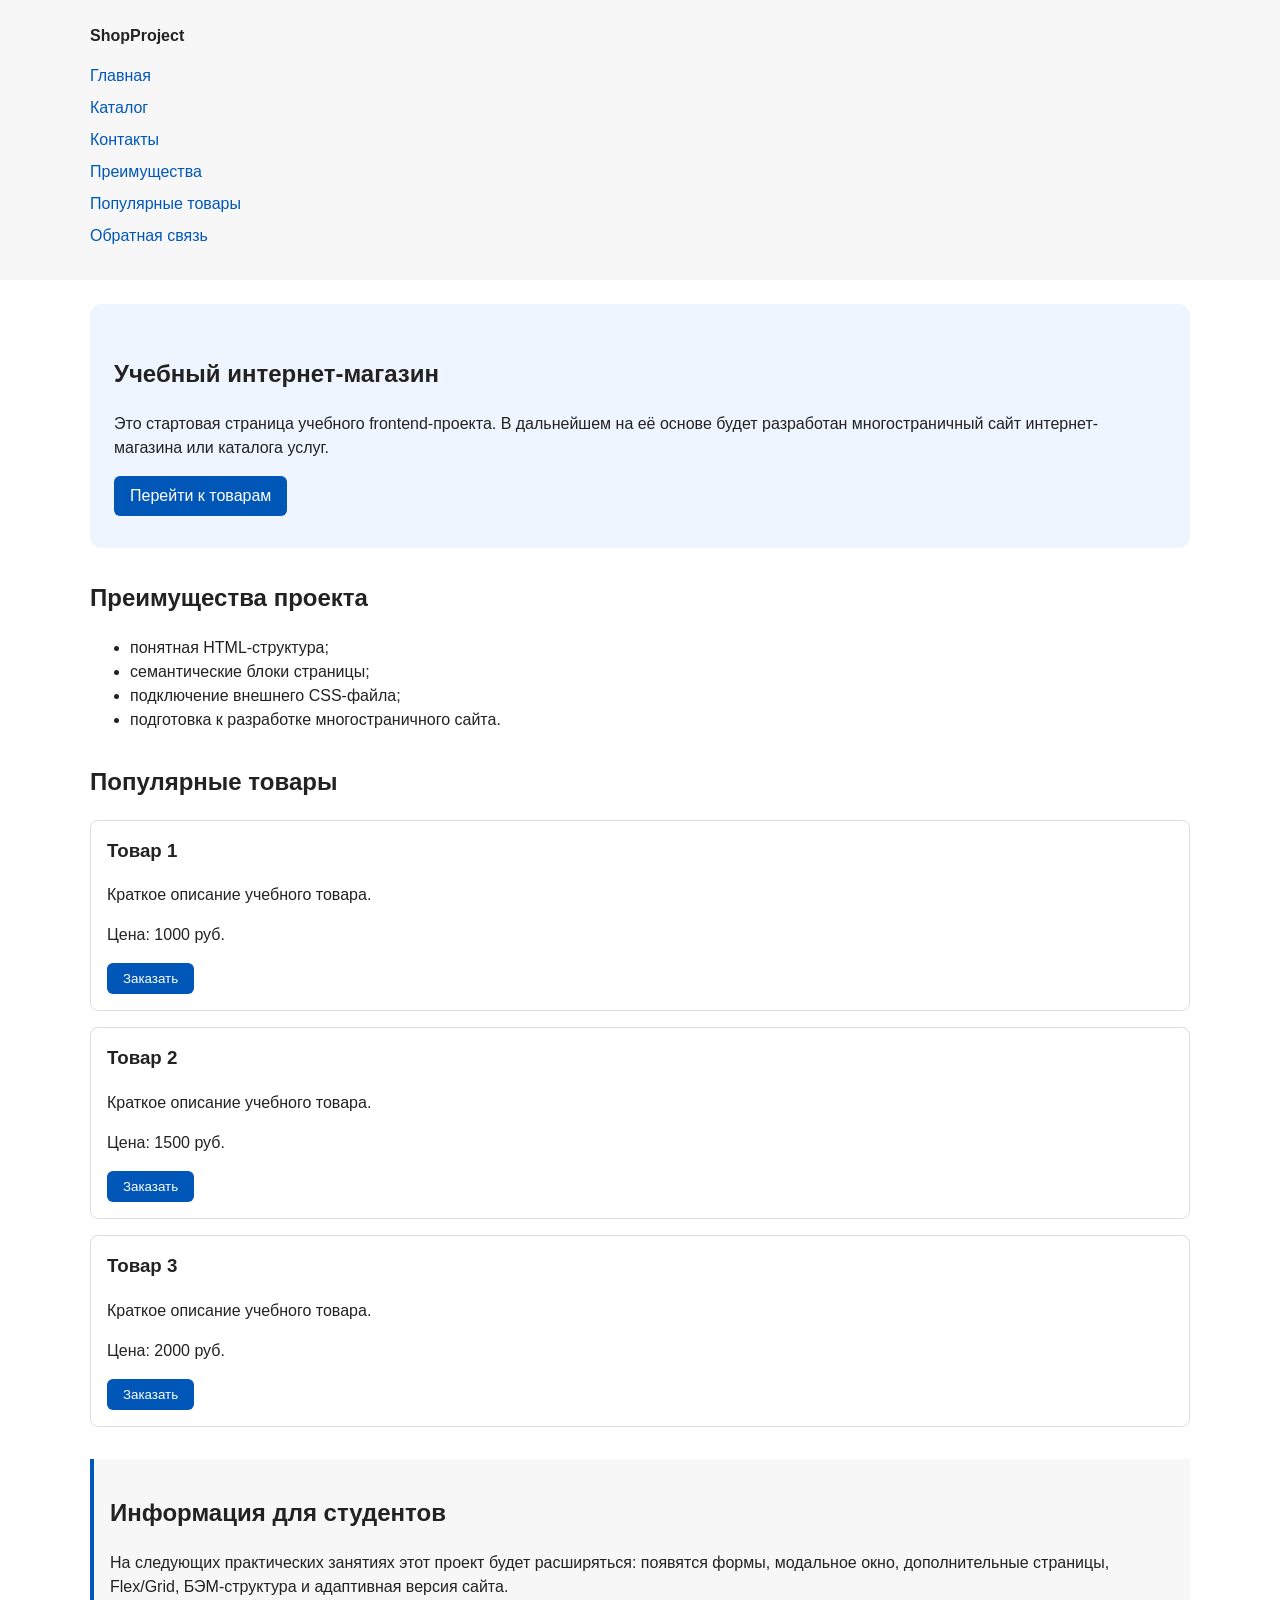
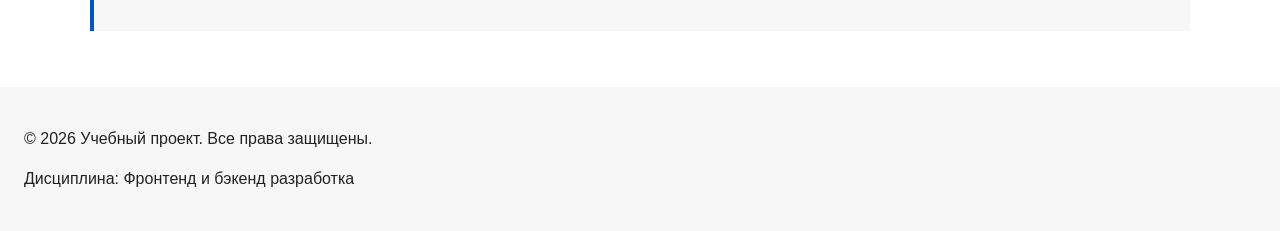
==== index.html @ 977b0209 "feat: add multi-page structure navigation and anchors" ====
<!DOCTYPE html>
<html lang="ru">
<head>
  <meta charset="UTF-8">
  <meta name="viewport" content="width=device-width, initial-scale=1.0">
  <meta name="description" content="Главная страница учебного интернет-магазина: популярные товары, преимущества и форма заявки.">
  <meta property="og:type" content="website">
  <meta property="og:title" content="Учебный интернет-магазин">
  <meta property="og:description" content="Учебный frontend-проект интернет-магазина.">
  <meta property="og:image" content="https://aleksandr5325.github.io/kr1-html-css-shop/images/preview.jpg">
  <title>Учебный интернет-магазин</title>
  <link rel="stylesheet" href="css/style.css">
  <script src="js/main.js" defer></script>
</head>
<body>
  <header>
    <div class="site-header">
      <a class="site-logo" href="index.html">ShopProject</a>
        <nav class="site-nav" aria-label="Основная навигация">
          <ul class="site-nav__list">
            <li><a href="index.html">Главная</a></li>
            <li><a href="catalog.html">Каталог</a></li>
            <li><a href="contacts.html">Контакты</a></li>
            <li><a href="index.html#advantages">Преимущества</a></li>
            <li><a href="index.html#popular">Популярные товары</a></li>
            <li><a href="index.html#contacts">Обратная связь</a></li>
          </ul>
        </nav>
    </div>
  </header>

  <main>
    <section class="hero">
        <h1>Учебный интернет-магазин</h1>
        <p>
            Это стартовая страница учебного frontend-проекта.
            В дальнейшем на её основе будет разработан многостраничный сайт
            интернет-магазина или каталога услуг.
        </p>
        <a class="button" href="#popular">Перейти к товарам</a>
    </section>
    
    <section class="section" id="advantages">
        <h2>Преимущества проекта</h2>

        <ul class="advantages-list">
            <li>понятная HTML-структура;</li>
            <li>семантические блоки страницы;</li>
            <li>подключение внешнего CSS-файла;</li>
            <li>подготовка к разработке многостраничного сайта.</li>
        </ul>
    </section>

    <section class="section" id="popular">
        <h2>Популярные товары</h2>

        <article class="product-card">
            <h3>Товар 1</h3>
            <p>Краткое описание учебного товара.</p>
            <p>Цена: 1000 руб.</p>
            <button class="button product-card__button" type="button" data-product="Товар 1">
                Заказать
            </button>
        </article>

        <article class="product-card">
            <h3>Товар 2</h3>
            <p>Краткое описание учебного товара.</p>
            <p>Цена: 1500 руб.</p>
            <button class="button product-card__button" type="button" data-product="Товар 2">
                Заказать
            </button>

        </article>

        <article class="product-card">
            <h3>Товар 3</h3>
            <p>Краткое описание учебного товара.</p>
            <p>Цена: 2000 руб.</p>
            <button class="button product-card__button" type="button" data-product="Товар 3">
                Заказать
            </button>

        </article>

    </section>

    <aside class="aside-info">
        <h2>Информация для студентов</h2>
        <p>
            На следующих практических занятиях этот проект будет расширяться:
            появятся формы, модальное окно, дополнительные страницы, Flex/Grid,
            БЭМ-структура и адаптивная версия сайта.
        </p>
    </aside>

  </main>

  <footer id="contacts">
    <p>&copy; 2026 Учебный проект. Все права защищены.</p>
    <p>Дисциплина: Фронтенд и бэкенд разработка</p>
  </footer>

  <dialog class="order-dialog" id="order-dialog" aria-labelledby="order-dialog-title">
    <h2 id="order-dialog-title">Оформление заявки</h2>

    <form class="order-form" id="order-form" action="#" method="post" novalidate>
    <input id="selected-product" name="selected-product" type="hidden">

    <div class="form-field">
      <label for="order-name">Имя</label>
      <input
        id="order-name"
        name="name"
        type="text"
        placeholder="Введите ваше имя"
        minlength="2"
        autocomplete="given-name"
        required
      >
    </div>

    <div class="form-field">
      <label for="order-email">E-mail</label>
      <input
        id="order-email"
        name="email"
        type="email"
        placeholder="example@mail.ru"
        autocomplete="email"
        required
      >
    </div>

    <div class="form-field">
      <label for="order-phone">Телефон</label>
      <input
        id="order-phone"
        name="phone"
        type="tel"
        inputmode="tel"
        placeholder="+7 (900) 000-00-00"
        pattern="^\+7 \(\d{3}\) \d{3}-\d{2}-\d{2}$"
        required
      >
      <small>Формат: +7 (900) 000-00-00</small>
    </div>

    <div class="form-field">
      <label for="order-date">Дата связи</label>
      <input
        id="order-date"
        name="date"
        type="date"
      >
    </div>

    <div class="form-field">
      <label for="order-topic">Тема заявки</label>
      <select id="order-topic" name="topic" required>
        <option value="">Выберите тему</option>
        <option value="product">Заказ товара</option>
        <option value="consultation">Консультация</option>
        <option value="delivery">Доставка</option>
      </select>
    </div>

    <div class="form-field">
      <label for="order-comment">Комментарий</label>
      <textarea
        id="order-comment"
        name="comment"
        rows="4"
        placeholder="Укажите дополнительную информацию"
      ></textarea>
    </div>

    <div class="form-field form-field--checkbox">
      <label>
        <input
          id="order-agreement"
          name="agreement"
          type="checkbox"
          required
        >
        Я согласен на обработку данных
      </label>
    </div>

    <div class="form-actions">
      <button type="button" id="close-order-dialog">Закрыть</button>
      <button type="submit">Отправить заявку</button>
    </div>
    </form>
</dialog>

<p class="success-message" id="success-message" hidden>
  Форма успешно отправлена!
</p>

</body>
</html>
---- css/style.css ----
/* ===============================
   1. Переменные проекта
   =============================== */

:root {
  /* Основные цвета проекта */
  --color-bg: #ffffff;
  --color-text: #222222;
  --color-muted: #666666;
  --color-primary: #0057b8;
  --color-primary-dark: #003f86;
  --color-border: #dddddd;
  --color-surface: #f7f7f7;
  --color-surface-accent: #eef5ff;
  --color-danger: #b00020;
  --color-success: #168a2f;
  --color-success-bg: #eefaf0;
  --color-white: #ffffff;

  /* Отступы */
  --space-xs: 4px;
  --space-sm: 8px;
  --space-md: 16px;
  --space-lg: 24px;
  --space-xl: 32px;

  /* Скругления */
  --radius-sm: 6px;
  --radius-md: 8px;
  --radius-lg: 12px;

  /* Размеры */
  --container-width: 1100px;
}


/* ===============================
   2. Базовые стили
   =============================== */

/* 
  Универсальное правило для всех элементов.
  border-box делает расчёт размеров более понятным:
  width включает content, padding и border.
*/
* {
  box-sizing: border-box;
}

html {
  scroll-behavior: smooth;
}

:target {
  outline: 2px dashed var(--color-primary);
  outline-offset: 4px;
}


/*
  Убираем стандартный внешний отступ браузера у body.
  Без этого вокруг страницы может появиться белая рамка.
*/
body {
  margin: 0;
  font-family: Arial, sans-serif;
  line-height: 1.5;
  color: var(--color-text);
  background-color: var(--color-bg);
}

/*
  Задаём внутренние отступы для основных областей страницы.
  Это делает содержимое визуально отделённым от краёв окна браузера.
*/
header,
main,
footer {
  padding: var(--space-lg);
}

/*
  Оформляем шапку страницы.
  Пока используется простой светло-серый фон.
*/
header {
  background-color: var(--color-surface);
}

/*
  Оформляем подвал страницы тем же фоном,
  чтобы визуально отделить его от основного содержимого.
*/
footer {
  background-color: var(--color-surface);
}


/* ===============================
   3. Общие элементы интерфейса
   =============================== */

a {
  color: var(--color-primary);
}

a:hover {
  color: var(--color-primary-dark);
}

a:focus-visible {
  outline: 2px solid var(--color-primary);
  outline-offset: 3px;
}


/*
  Ограничиваем ширину содержимого шапки,
  чтобы оно не растягивалось слишком сильно на широких экранах.
*/
.site-header {
  max-width: 1100px;
  margin: 0 auto;
}

/*
  Оформляем текстовый логотип.
*/
.site-logo {
  font-weight: bold;
  text-decoration: none;
  color: #222222;
}

/*
  Убираем стандартные отступы и маркеры списка навигации.
*/
.site-nav__list {
  padding: 0;
  margin: 16px 0 0;
  list-style: none;
}

/*
  Добавляем расстояние между пунктами меню.
*/
.site-nav__list li {
  margin-bottom: 8px;
}

/*
  Оформляем ссылки меню.
*/
.site-nav__list a {
  color: #0057b8;
  text-decoration: none;
}

/*
  При наведении мыши подчёркиваем ссылку.
  Подробно состояния интерфейса будут рассмотрены в практической работе 1.7.
*/
.site-nav__list a:hover {
  text-decoration: underline;
}

.breadcrumbs {
  max-width: var(--container-width);
  margin: 0 auto var(--space-md);
  font-size: 14px;
  color: var(--color-muted);
}

.breadcrumbs a {
  color: var(--color-primary);
}

.breadcrumbs span::before {
  content: " / ";
  color: var(--color-muted);
}


/*
  Пока это обычная ссылка, но визуально она оформляется как кнопка.
*/
.button {
  display: inline-block;
  padding: var(--space-sm) var(--space-md);
  color: var(--color-white);
  background-color: var(--color-primary);
  text-decoration: none;
  border: none;
  border-radius: var(--radius-sm);
  cursor: pointer;
}


/*
  Простое состояние наведения для кнопки.
*/
.button:hover {
  background-color: var(--color-primary-dark);
}

.button:focus-visible {
  outline: 2px solid var(--color-primary);
  outline-offset: 3px;
}

.button:disabled {
  opacity: 0.6;
  cursor: not-allowed;
}


/* ===============================
   4. Компоненты страницы
   =============================== */

/*
  Hero-блок — первый крупный блок страницы.
  Он визуально отделяется от остальных разделов фоном и отступами.
*/
.hero {
  max-width: var(--container-width);
  margin: 0 auto var(--space-xl);
  padding: var(--space-xl) var(--space-lg);
  background-color: var(--color-surface-accent);
  border-radius: var(--radius-lg);
}


/*
  Общий класс для разделов страницы.
*/
.section {
  max-width: var(--container-width);
  margin: 0 auto var(--space-xl);
}


/*
  Убираем лишний верхний отступ у заголовков разделов.
*/
.section h2 {
  margin-top: 0;
}

/*
  Карточка товара — самостоятельный блок.
  На следующих занятиях карточки будут доработаны и выстроены в сетку.
*/
.product-card {
  margin-bottom: var(--space-md);
  padding: var(--space-md);
  border: 1px solid var(--color-border);
  border-radius: var(--radius-md);
  background-color: var(--color-bg);
}

.product-card:hover {
  border-color: var(--color-primary);
}


/*
  Убираем лишний верхний отступ у заголовка карточки.
*/
.product-card h3 {
  margin-top: 0;
}

/*
  Дополнительный информационный блок.
*/
.aside-info {
  max-width: var(--container-width);
  margin: 0 auto var(--space-xl);
  padding: var(--space-md);
  border-left: 4px solid var(--color-primary);
  background-color: var(--color-surface);
}



/* ===============================
   5. Форма и модальное окно
   =============================== */

/*
  Модальное окно.
  Элемент dialog сам умеет открываться поверх страницы.
*/
.order-dialog {
  width: min(100% - 32px, 560px);
  padding: var(--space-lg);
  border: none;
  border-radius: var(--radius-lg);
}


/*
  Затемнение фона за модальным окном.
*/
.order-dialog::backdrop {
  background-color: rgba(0, 0, 0, 0.5);
}

/*
  Поле формы.
  Каждый блок получает нижний отступ.
*/
.form-field {
  margin-bottom: var(--space-md);
}


/*
  Подпись поля.
*/
.form-field label {
  display: block;
  margin-bottom: var(--space-xs);
}


/*
  Основные поля формы.
*/
.form-field input,
.form-field select,
.form-field textarea {
  width: 100%;
  padding: 10px 12px;
  border: 1px solid var(--color-border);
  border-radius: var(--radius-sm);
  font: inherit;
}


/*
  Checkbox не должен занимать всю ширину.
*/
.form-field input[type="checkbox"] {
  width: auto;
}

/*
  Подсказка под полем телефона.
*/
.form-field small {
  display: block;
  margin-top: var(--space-xs);
  color: var(--color-muted);
}


/*
  Видимый фокус для клавиатурной навигации.
*/

.form-field input:hover,
.form-field select:hover,
.form-field textarea:hover {
  border-color: var(--color-primary);
}


.form-field input:focus-visible,
.form-field select:focus-visible,
.form-field textarea:focus-visible,
.form-actions button:focus-visible {
  outline: 2px solid var(--color-primary);
  outline-offset: 3px;
}


/*
  Подсветка ошибочных полей.
  Атрибут aria-invalid будет добавляться через JavaScript.
*/

.form-field [aria-invalid="true"] {
  border-color: var(--color-danger);
}


/*
  Кнопки формы.
*/
.form-actions {
  display: flex;
  gap: 12px;
  margin-top: 20px;
}

/*
  Сообщение об успешной отправке.
*/
.success-message {
  max-width: var(--container-width);
  margin: var(--space-lg) auto;
  padding: var(--space-md);
  border-left: 4px solid var(--color-success);
  background-color: var(--color-success-bg);
}
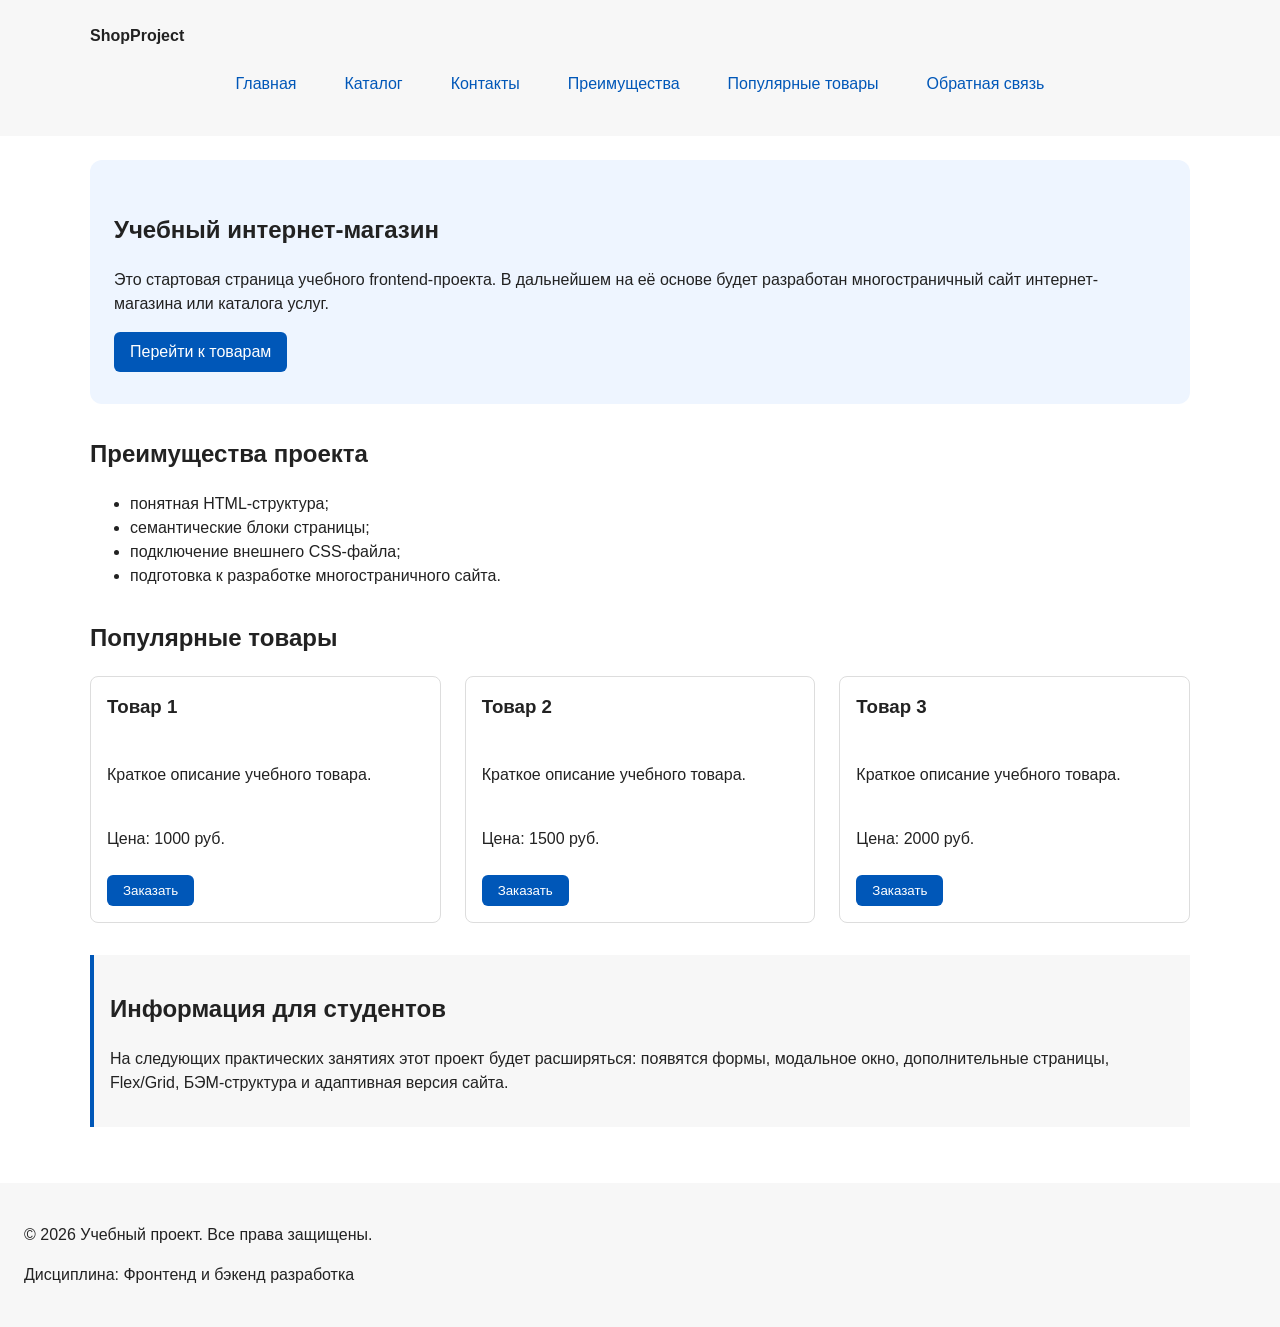
==== commit bb22d5fa: "feat: add flex navigation and grid catalog layout" ====
--- a/index.html
+++ b/index.html
@@ -52,38 +52,38 @@
     </section>
 
     <section class="section" id="popular">
-        <h2>Популярные товары</h2>
-
+      <h2>Популярные товары</h2>
+
+      <div class="products-grid">
         <article class="product-card">
-            <h3>Товар 1</h3>
-            <p>Краткое описание учебного товара.</p>
-            <p>Цена: 1000 руб.</p>
-            <button class="button product-card__button" type="button" data-product="Товар 1">
-                Заказать
-            </button>
+          <h3>Товар 1</h3>
+          <p>Краткое описание учебного товара.</p>
+          <p>Цена: 1000 руб.</p>
+          <button class="button product-card__button" type="button" data-product="Товар 1">
+            Заказать
+          </button>
         </article>
 
         <article class="product-card">
-            <h3>Товар 2</h3>
-            <p>Краткое описание учебного товара.</p>
-            <p>Цена: 1500 руб.</p>
-            <button class="button product-card__button" type="button" data-product="Товар 2">
-                Заказать
-            </button>
-
+          <h3>Товар 2</h3>
+          <p>Краткое описание учебного товара.</p>
+          <p>Цена: 1500 руб.</p>
+          <button class="button product-card__button" type="button" data-product="Товар 2">
+            Заказать
+          </button>
         </article>
 
         <article class="product-card">
-            <h3>Товар 3</h3>
-            <p>Краткое описание учебного товара.</p>
-            <p>Цена: 2000 руб.</p>
-            <button class="button product-card__button" type="button" data-product="Товар 3">
-                Заказать
-            </button>
-
+          <h3>Товар 3</h3>
+          <p>Краткое описание учебного товара.</p>
+          <p>Цена: 2000 руб.</p>
+          <button class="button product-card__button" type="button" data-product="Товар 3">
+            Заказать
+          </button>
         </article>
-
+      </div>
     </section>
+
 
     <aside class="aside-info">
         <h2>Информация для студентов</h2>
--- a/css/style.css
+++ b/css/style.css
@@ -136,10 +136,16 @@
   Убираем стандартные отступы и маркеры списка навигации.
 */
 .site-nav__list {
+  display: flex;
+  flex-wrap: wrap;
+  justify-content: center;
+  align-items: center;
+  gap: var(--space-md);
   padding: 0;
-  margin: 16px 0 0;
+  margin: var(--space-md) 0 0;
   list-style: none;
 }
+
 
 /*
   Добавляем расстояние между пунктами меню.
@@ -152,17 +158,23 @@
   Оформляем ссылки меню.
 */
 .site-nav__list a {
-  color: #0057b8;
+  display: inline-block;
+  padding: var(--space-sm) var(--space-md);
+  color: var(--color-primary);
   text-decoration: none;
-}
+  border-radius: var(--radius-sm);
+}
+
 
 /*
   При наведении мыши подчёркиваем ссылку.
   Подробно состояния интерфейса будут рассмотрены в практической работе 1.7.
 */
 .site-nav__list a:hover {
-  text-decoration: underline;
-}
+  color: var(--color-white);
+  background-color: var(--color-primary);
+}
+
 
 .breadcrumbs {
   max-width: var(--container-width);
@@ -247,17 +259,33 @@
   margin-top: 0;
 }
 
+.products-grid {
+  display: grid;
+  grid-template-columns: repeat(3, 1fr);
+  gap: var(--space-lg);
+}
+
+
 /*
   Карточка товара — самостоятельный блок.
   На следующих занятиях карточки будут доработаны и выстроены в сетку.
 */
 .product-card {
-  margin-bottom: var(--space-md);
+  display: flex;
+  flex-direction: column;
+  gap: var(--space-sm);
+  margin-bottom: 0;
   padding: var(--space-md);
   border: 1px solid var(--color-border);
   border-radius: var(--radius-md);
   background-color: var(--color-bg);
 }
+
+.product-card .button {
+  margin-top: auto;
+  align-self: flex-start;
+}
+
 
 .product-card:hover {
   border-color: var(--color-primary);
@@ -405,3 +433,84 @@
   border-left: 4px solid var(--color-success);
   background-color: var(--color-success-bg);
 }
+
+
+/* ===============================
+   6. Страница каталога
+   =============================== */
+
+/*
+  Раскладка каталога: фильтры слева (260px), товары справа (всё остальное место).
+  Области сетки названы через grid-template-areas.
+*/
+.catalog-layout {
+  max-width: var(--container-width);
+  margin: 0 auto var(--space-xl);
+  display: grid;
+  grid-template-columns: 260px 1fr;
+  grid-template-areas: "filters products";
+  gap: var(--space-lg);
+}
+
+/*
+  Боковая панель с фильтрами — область filters.
+*/
+.catalog-filters {
+  grid-area: filters;
+  padding: var(--space-md);
+  border: 1px solid var(--color-border);
+  border-radius: var(--radius-md);
+  background-color: var(--color-surface);
+}
+
+/*
+  Список товаров — область products.
+*/
+.catalog-products {
+  grid-area: products;
+}
+
+/*
+  Форма фильтров: группы полей идут столбиком,
+  расстояние между ними задаёт gap.
+*/
+.filters-form {
+  display: grid;
+  gap: var(--space-md);
+}
+
+/*
+  Группа полей (категория, цена) в рамке.
+*/
+.filters-form fieldset {
+  margin: 0;
+  padding: var(--space-md);
+  border: 1px solid var(--color-border);
+  border-radius: var(--radius-sm);
+}
+
+/*
+  Заголовок группы полей.
+*/
+.filters-form legend {
+  font-weight: 700;
+}
+
+/*
+  Каждая подпись с новой строки.
+*/
+.filters-form label {
+  display: block;
+  margin-bottom: var(--space-sm);
+}
+
+/*
+  Числовые поля цены — в едином стиле с полями формы заявки.
+*/
+.filters-form input[type="number"] {
+  width: 100%;
+  padding: 8px 10px;
+  border: 1px solid var(--color-border);
+  border-radius: var(--radius-sm);
+  font: inherit;
+}
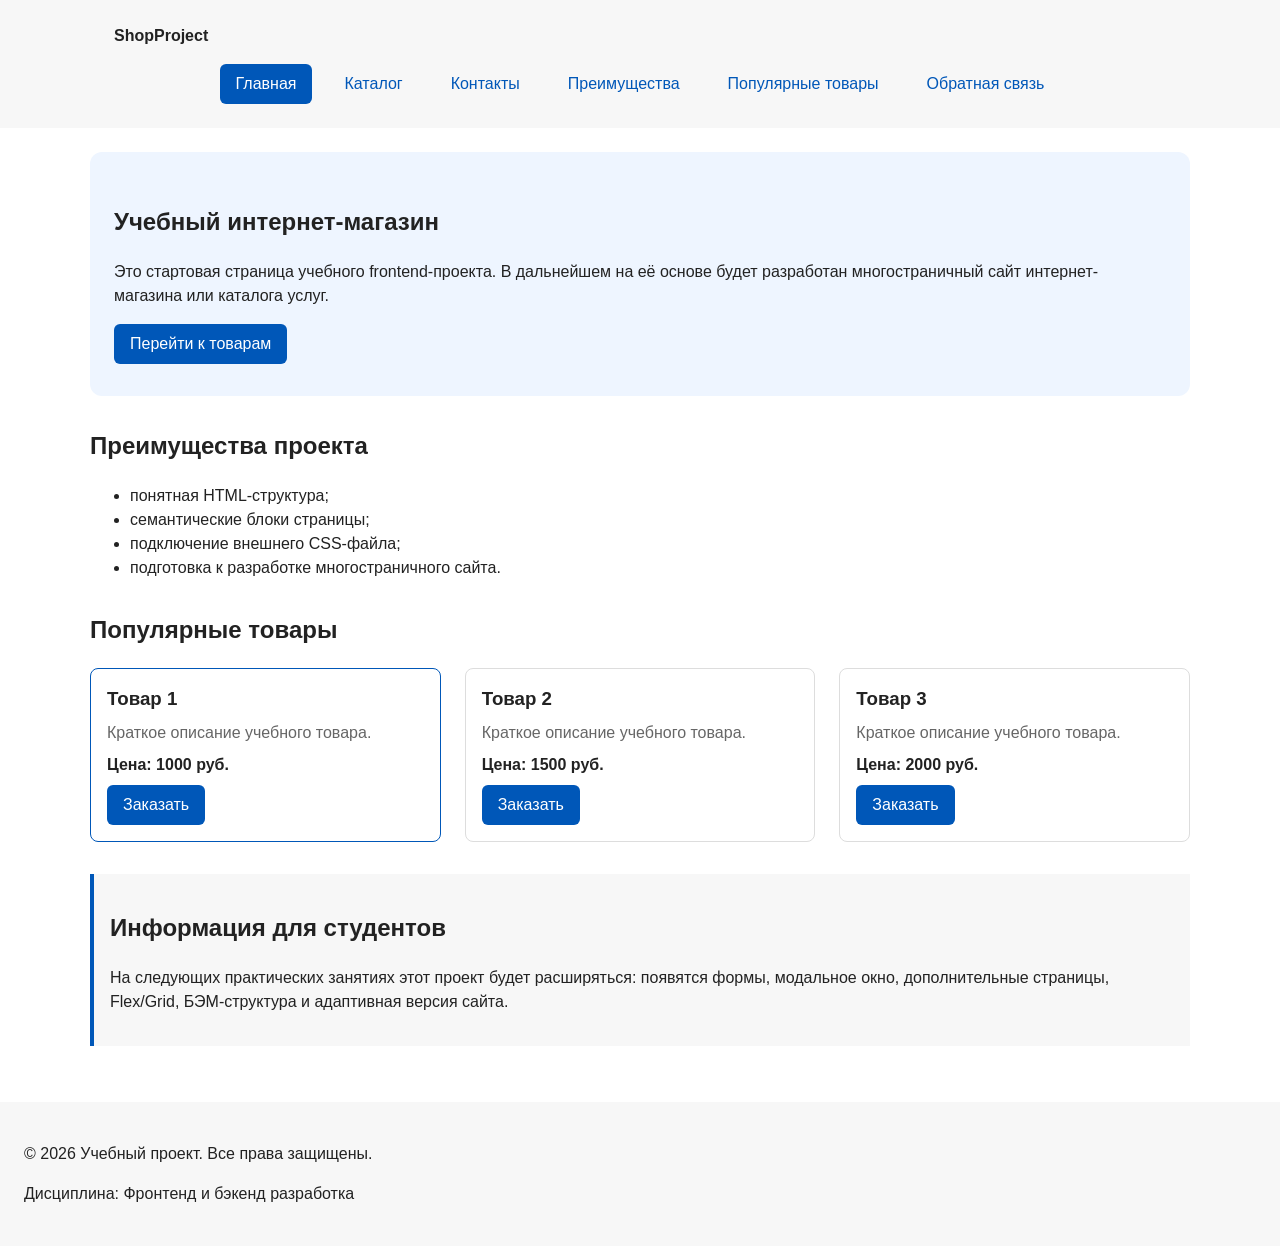
==== commit 06758bc1: "refactor: apply BEM naming to CSS classes" ====
--- a/index.html
+++ b/index.html
@@ -13,19 +13,20 @@
   <script src="js/main.js" defer></script>
 </head>
 <body>
-  <header>
-    <div class="site-header">
-      <a class="site-logo" href="index.html">ShopProject</a>
-        <nav class="site-nav" aria-label="Основная навигация">
-          <ul class="site-nav__list">
-            <li><a href="index.html">Главная</a></li>
-            <li><a href="catalog.html">Каталог</a></li>
-            <li><a href="contacts.html">Контакты</a></li>
-            <li><a href="index.html#advantages">Преимущества</a></li>
-            <li><a href="index.html#popular">Популярные товары</a></li>
-            <li><a href="index.html#contacts">Обратная связь</a></li>
-          </ul>
-        </nav>
+  <header class="site-header">
+    <div class="site-header__inner">
+      <a class="site-header__logo" href="index.html">ShopProject</a>
+
+      <nav class="site-nav" aria-label="Основная навигация">
+        <ul class="site-nav__list">
+          <li class="site-nav__item"><a class="site-nav__link site-nav__link--active" href="index.html">Главная</a></li>
+          <li class="site-nav__item"><a class="site-nav__link" href="catalog.html">Каталог</a></li>
+          <li class="site-nav__item"><a class="site-nav__link" href="contacts.html">Контакты</a></li>
+          <li class="site-nav__item"><a class="site-nav__link" href="index.html#advantages">Преимущества</a></li>
+          <li class="site-nav__item"><a class="site-nav__link" href="index.html#popular">Популярные товары</a></li>
+          <li class="site-nav__item"><a class="site-nav__link" href="index.html#contacts">Обратная связь</a></li>
+        </ul>
+      </nav>
     </div>
   </header>
 
@@ -37,7 +38,7 @@
             В дальнейшем на её основе будет разработан многостраничный сайт
             интернет-магазина или каталога услуг.
         </p>
-        <a class="button" href="#popular">Перейти к товарам</a>
+        <a class="button button--primary" href="#popular">Перейти к товарам</a>
     </section>
     
     <section class="section" id="advantages">
@@ -55,29 +56,41 @@
       <h2>Популярные товары</h2>
 
       <div class="products-grid">
-        <article class="product-card">
-          <h3>Товар 1</h3>
-          <p>Краткое описание учебного товара.</p>
-          <p>Цена: 1000 руб.</p>
-          <button class="button product-card__button" type="button" data-product="Товар 1">
+        <article class="product-card product-card--featured">
+          <h3 class="product-card__title">Товар 1</h3>
+          <p class="product-card__description">Краткое описание учебного товара.</p>
+          <p class="product-card__price">Цена: 1000 руб.</p>
+          <button
+            class="button button--primary product-card__button"
+            type="button"
+            data-product="Товар 1"
+          >
             Заказать
           </button>
         </article>
 
         <article class="product-card">
-          <h3>Товар 2</h3>
-          <p>Краткое описание учебного товара.</p>
-          <p>Цена: 1500 руб.</p>
-          <button class="button product-card__button" type="button" data-product="Товар 2">
+          <h3 class="product-card__title">Товар 2</h3>
+          <p class="product-card__description">Краткое описание учебного товара.</p>
+          <p class="product-card__price">Цена: 1500 руб.</p>
+          <button
+            class="button button--primary product-card__button"
+            type="button"
+            data-product="Товар 2"
+          >
             Заказать
           </button>
         </article>
 
         <article class="product-card">
-          <h3>Товар 3</h3>
-          <p>Краткое описание учебного товара.</p>
-          <p>Цена: 2000 руб.</p>
-          <button class="button product-card__button" type="button" data-product="Товар 3">
+          <h3 class="product-card__title">Товар 3</h3>
+          <p class="product-card__description">Краткое описание учебного товара.</p>
+          <p class="product-card__price">Цена: 2000 руб.</p>
+          <button
+            class="button button--primary product-card__button"
+            type="button"
+            data-product="Товар 3"
+          >
             Заказать
           </button>
         </article>
@@ -96,101 +109,110 @@
 
   </main>
 
-  <footer id="contacts">
+  <footer class="site-footer" id="contacts">
     <p>&copy; 2026 Учебный проект. Все права защищены.</p>
     <p>Дисциплина: Фронтенд и бэкенд разработка</p>
   </footer>
 
   <dialog class="order-dialog" id="order-dialog" aria-labelledby="order-dialog-title">
-    <h2 id="order-dialog-title">Оформление заявки</h2>
+    <h2 class="order-dialog__title" id="order-dialog-title">Оформление заявки</h2>
 
     <form class="order-form" id="order-form" action="#" method="post" novalidate>
-    <input id="selected-product" name="selected-product" type="hidden">
-
-    <div class="form-field">
-      <label for="order-name">Имя</label>
-      <input
-        id="order-name"
-        name="name"
-        type="text"
-        placeholder="Введите ваше имя"
-        minlength="2"
-        autocomplete="given-name"
-        required
-      >
-    </div>
-
-    <div class="form-field">
-      <label for="order-email">E-mail</label>
-      <input
-        id="order-email"
-        name="email"
-        type="email"
-        placeholder="example@mail.ru"
-        autocomplete="email"
-        required
-      >
-    </div>
-
-    <div class="form-field">
-      <label for="order-phone">Телефон</label>
-      <input
-        id="order-phone"
-        name="phone"
-        type="tel"
-        inputmode="tel"
-        placeholder="+7 (900) 000-00-00"
-        pattern="^\+7 \(\d{3}\) \d{3}-\d{2}-\d{2}$"
-        required
-      >
-      <small>Формат: +7 (900) 000-00-00</small>
-    </div>
-
-    <div class="form-field">
-      <label for="order-date">Дата связи</label>
-      <input
-        id="order-date"
-        name="date"
-        type="date"
-      >
-    </div>
-
-    <div class="form-field">
-      <label for="order-topic">Тема заявки</label>
-      <select id="order-topic" name="topic" required>
-        <option value="">Выберите тему</option>
-        <option value="product">Заказ товара</option>
-        <option value="consultation">Консультация</option>
-        <option value="delivery">Доставка</option>
-      </select>
-    </div>
-
-    <div class="form-field">
-      <label for="order-comment">Комментарий</label>
-      <textarea
-        id="order-comment"
-        name="comment"
-        rows="4"
-        placeholder="Укажите дополнительную информацию"
-      ></textarea>
-    </div>
-
-    <div class="form-field form-field--checkbox">
-      <label>
-        <input
-          id="order-agreement"
-          name="agreement"
-          type="checkbox"
+      <input id="selected-product" name="selected-product" type="hidden">
+
+      <div class="order-form__field">
+        <label class="order-form__label" for="order-name">Имя</label>
+        <input
+          class="order-form__input"
+          id="order-name"
+          name="name"
+          type="text"
+          placeholder="Введите ваше имя"
+          minlength="2"
+          autocomplete="given-name"
           required
         >
-        Я согласен на обработку данных
-      </label>
-    </div>
-
-    <div class="form-actions">
-      <button type="button" id="close-order-dialog">Закрыть</button>
-      <button type="submit">Отправить заявку</button>
-    </div>
+      </div>
+
+      <div class="order-form__field">
+        <label class="order-form__label" for="order-email">E-mail</label>
+        <input
+          class="order-form__input"
+          id="order-email"
+          name="email"
+          type="email"
+          placeholder="example@mail.ru"
+          autocomplete="email"
+          required
+        >
+      </div>
+
+      <div class="order-form__field">
+        <label class="order-form__label" for="order-phone">Телефон</label>
+        <input
+          class="order-form__input"
+          id="order-phone"
+          name="phone"
+          type="tel"
+          inputmode="tel"
+          placeholder="+7 (900) 000-00-00"
+          pattern="^\+7 \(\d{3}\) \d{3}-\d{2}-\d{2}$"
+          required
+        >
+        <small class="order-form__hint">Формат: +7 (900) 000-00-00</small>
+      </div>
+
+      <div class="order-form__field">
+        <label class="order-form__label" for="order-date">Дата связи</label>
+        <input
+          class="order-form__input"
+          id="order-date"
+          name="date"
+          type="date"
+        >
+      </div>
+
+      <div class="order-form__field">
+        <label class="order-form__label" for="order-topic">Тема заявки</label>
+        <select class="order-form__select" id="order-topic" name="topic" required>
+          <option value="">Выберите тему</option>
+          <option value="product">Заказ товара</option>
+          <option value="consultation">Консультация</option>
+          <option value="delivery">Доставка</option>
+        </select>
+      </div>
+
+      <div class="order-form__field">
+        <label class="order-form__label" for="order-comment">Комментарий</label>
+        <textarea
+          class="order-form__textarea"
+          id="order-comment"
+          name="comment"
+          rows="4"
+          placeholder="Укажите дополнительную информацию"
+        ></textarea>
+      </div>
+
+      <div class="order-form__field order-form__field--checkbox">
+        <label class="order-form__label">
+          <input
+            id="order-agreement"
+            name="agreement"
+            type="checkbox"
+            required
+          >
+          Я согласен на обработку данных
+        </label>
+      </div>
+
+      <div class="order-form__actions">
+        <button class="button button--secondary" type="button" id="close-order-dialog">
+          Закрыть
+        </button>
+        <button class="button button--primary" type="submit">
+          Отправить заявку
+        </button>
+      </div>
     </form>
 </dialog>
 
--- a/css/style.css
+++ b/css/style.css
@@ -72,26 +72,18 @@
 /*
   Задаём внутренние отступы для основных областей страницы.
   Это делает содержимое визуально отделённым от краёв окна браузера.
-*/
-header,
-main,
-footer {
+  Отступы шапки и подвала задаются в блоках .site-header и .site-footer.
+*/
+main {
   padding: var(--space-lg);
 }
 
 /*
-  Оформляем шапку страницы.
-  Пока используется простой светло-серый фон.
-*/
-header {
-  background-color: var(--color-surface);
-}
-
-/*
-  Оформляем подвал страницы тем же фоном,
-  чтобы визуально отделить его от основного содержимого.
-*/
-footer {
+  Подвал сайта — блок site-footer.
+  Тот же фон, что у шапки, визуально отделяет его от основного содержимого.
+*/
+.site-footer {
+  padding: var(--space-lg);
   background-color: var(--color-surface);
 }
 
@@ -115,25 +107,35 @@
 
 
 /*
-  Ограничиваем ширину содержимого шапки,
+  Шапка сайта — блок site-header.
+  Фон тянется на всю ширину окна.
+*/
+.site-header {
+  background-color: var(--color-surface);
+}
+
+/*
+  Внутренний контейнер шапки: ограничиваем ширину содержимого,
   чтобы оно не растягивалось слишком сильно на широких экранах.
 */
-.site-header {
-  max-width: 1100px;
+.site-header__inner {
+  max-width: var(--container-width);
   margin: 0 auto;
-}
-
-/*
-  Оформляем текстовый логотип.
-*/
-.site-logo {
-  font-weight: bold;
+  padding: var(--space-lg);
+}
+
+/*
+  Текстовый логотип.
+*/
+.site-header__logo {
+  font-weight: 700;
+  color: var(--color-text);
   text-decoration: none;
-  color: #222222;
-}
-
-/*
-  Убираем стандартные отступы и маркеры списка навигации.
+}
+
+/*
+  Основная навигация — блок site-nav.
+  Список пунктов меню выстраивается в строку через Flexbox.
 */
 .site-nav__list {
   display: flex;
@@ -146,18 +148,10 @@
   list-style: none;
 }
 
-
-/*
-  Добавляем расстояние между пунктами меню.
-*/
-.site-nav__list li {
-  margin-bottom: 8px;
-}
-
-/*
-  Оформляем ссылки меню.
-*/
-.site-nav__list a {
+/*
+  Ссылка меню.
+*/
+.site-nav__link {
   display: inline-block;
   padding: var(--space-sm) var(--space-md);
   color: var(--color-primary);
@@ -165,12 +159,23 @@
   border-radius: var(--radius-sm);
 }
 
-
-/*
-  При наведении мыши подчёркиваем ссылку.
-  Подробно состояния интерфейса будут рассмотрены в практической работе 1.7.
-*/
-.site-nav__list a:hover {
+/*
+  При наведении ссылка заливается основным цветом.
+*/
+.site-nav__link:hover {
+  color: var(--color-white);
+  background-color: var(--color-primary);
+}
+
+.site-nav__link:focus-visible {
+  outline: 2px solid var(--color-primary);
+  outline-offset: 3px;
+}
+
+/*
+  Модификатор: пункт меню текущей страницы.
+*/
+.site-nav__link--active {
   color: var(--color-white);
   background-color: var(--color-primary);
 }
@@ -183,36 +188,60 @@
   color: var(--color-muted);
 }
 
-.breadcrumbs a {
+.breadcrumbs__link {
   color: var(--color-primary);
 }
 
-.breadcrumbs span::before {
+.breadcrumbs__current::before {
   content: " / ";
   color: var(--color-muted);
 }
 
 
 /*
-  Пока это обычная ссылка, но визуально она оформляется как кнопка.
+  Кнопка — самостоятельный блок button.
+  Базовый класс задаёт размеры и форму, цвет задают модификаторы.
+  Используется и для <button>, и для ссылок <a>, оформленных как кнопка.
 */
 .button {
   display: inline-block;
   padding: var(--space-sm) var(--space-md);
+  border: none;
+  border-radius: var(--radius-sm);
+  font: inherit;
+  text-decoration: none;
+  cursor: pointer;
+}
+
+/*
+  Модификатор: основная кнопка.
+*/
+.button--primary {
   color: var(--color-white);
   background-color: var(--color-primary);
-  text-decoration: none;
-  border: none;
-  border-radius: var(--radius-sm);
-  cursor: pointer;
-}
-
-
-/*
-  Простое состояние наведения для кнопки.
-*/
-.button:hover {
+}
+
+/*
+  color нужен для ссылок-кнопок: иначе при наведении
+  срабатывает общее правило a:hover и текст сливается с фоном.
+*/
+.button--primary:hover {
+  color: var(--color-white);
   background-color: var(--color-primary-dark);
+}
+
+/*
+  Модификатор: второстепенная кнопка.
+*/
+.button--secondary {
+  color: var(--color-primary);
+  background-color: transparent;
+  border: 1px solid var(--color-primary);
+}
+
+.button--secondary:hover {
+  color: var(--color-white);
+  background-color: var(--color-primary);
 }
 
 .button:focus-visible {
@@ -220,7 +249,11 @@
   outline-offset: 3px;
 }
 
-.button:disabled {
+/*
+  Отключённая кнопка: атрибут disabled или модификатор.
+*/
+.button:disabled,
+.button--disabled {
   opacity: 0.6;
   cursor: not-allowed;
 }
@@ -267,36 +300,62 @@
 
 
 /*
-  Карточка товара — самостоятельный блок.
-  На следующих занятиях карточки будут доработаны и выстроены в сетку.
+  Карточка товара — блок product-card.
+  Используется на главной странице и в каталоге.
 */
 .product-card {
   display: flex;
   flex-direction: column;
   gap: var(--space-sm);
-  margin-bottom: 0;
   padding: var(--space-md);
   border: 1px solid var(--color-border);
   border-radius: var(--radius-md);
   background-color: var(--color-bg);
 }
 
-.product-card .button {
+.product-card:hover {
+  border-color: var(--color-primary);
+}
+
+/*
+  Модификаторы карточки: выделенная и со скидкой.
+*/
+.product-card--featured {
+  border-color: var(--color-primary);
+}
+
+.product-card--discount {
+  border-color: var(--color-danger);
+}
+
+/*
+  Элементы карточки.
+*/
+.product-card__title {
+  margin: 0;
+  color: var(--color-text);
+}
+
+.product-card__description {
+  margin: 0;
+  color: var(--color-muted);
+}
+
+.product-card__price {
+  margin: 0;
+  font-weight: 700;
+}
+
+.product-card--discount .product-card__price {
+  color: var(--color-danger);
+}
+
+/*
+  Кнопка прижимается к нижней части карточки.
+*/
+.product-card__button {
   margin-top: auto;
   align-self: flex-start;
-}
-
-
-.product-card:hover {
-  border-color: var(--color-primary);
-}
-
-
-/*
-  Убираем лишний верхний отступ у заголовка карточки.
-*/
-.product-card h3 {
-  margin-top: 0;
 }
 
 /*
@@ -336,29 +395,34 @@
 }
 
 /*
-  Поле формы.
-  Каждый блок получает нижний отступ.
-*/
-.form-field {
+  Заголовок модального окна.
+*/
+.order-dialog__title {
+  margin-top: 0;
+}
+
+/*
+  Форма заявки — блок order-form.
+  Поле формы: каждая группа «подпись + поле» получает нижний отступ.
+*/
+.order-form__field {
   margin-bottom: var(--space-md);
 }
 
-
 /*
   Подпись поля.
 */
-.form-field label {
+.order-form__label {
   display: block;
   margin-bottom: var(--space-xs);
 }
 
-
 /*
   Основные поля формы.
 */
-.form-field input,
-.form-field select,
-.form-field textarea {
+.order-form__input,
+.order-form__select,
+.order-form__textarea {
   width: 100%;
   padding: 10px 12px;
   border: 1px solid var(--color-border);
@@ -366,61 +430,48 @@
   font: inherit;
 }
 
-
-/*
-  Checkbox не должен занимать всю ширину.
-*/
-.form-field input[type="checkbox"] {
-  width: auto;
+.order-form__input:hover,
+.order-form__select:hover,
+.order-form__textarea:hover {
+  border-color: var(--color-primary);
+}
+
+/*
+  Видимый фокус для клавиатурной навигации.
+*/
+.order-form__input:focus-visible,
+.order-form__select:focus-visible,
+.order-form__textarea:focus-visible {
+  outline: 2px solid var(--color-primary);
+  outline-offset: 3px;
 }
 
 /*
   Подсказка под полем телефона.
 */
-.form-field small {
+.order-form__hint {
   display: block;
   margin-top: var(--space-xs);
   color: var(--color-muted);
 }
 
-
-/*
-  Видимый фокус для клавиатурной навигации.
-*/
-
-.form-field input:hover,
-.form-field select:hover,
-.form-field textarea:hover {
-  border-color: var(--color-primary);
-}
-
-
-.form-field input:focus-visible,
-.form-field select:focus-visible,
-.form-field textarea:focus-visible,
-.form-actions button:focus-visible {
-  outline: 2px solid var(--color-primary);
-  outline-offset: 3px;
-}
-
-
 /*
   Подсветка ошибочных полей.
-  Атрибут aria-invalid будет добавляться через JavaScript.
-*/
-
-.form-field [aria-invalid="true"] {
+  Атрибут aria-invalid добавляется через JavaScript.
+*/
+.order-form__input[aria-invalid="true"],
+.order-form__select[aria-invalid="true"],
+.order-form__textarea[aria-invalid="true"] {
   border-color: var(--color-danger);
 }
 
-
 /*
   Кнопки формы.
 */
-.form-actions {
+.order-form__actions {
   display: flex;
-  gap: 12px;
-  margin-top: 20px;
+  gap: var(--space-md);
+  margin-top: var(--space-lg);
 }
 
 /*
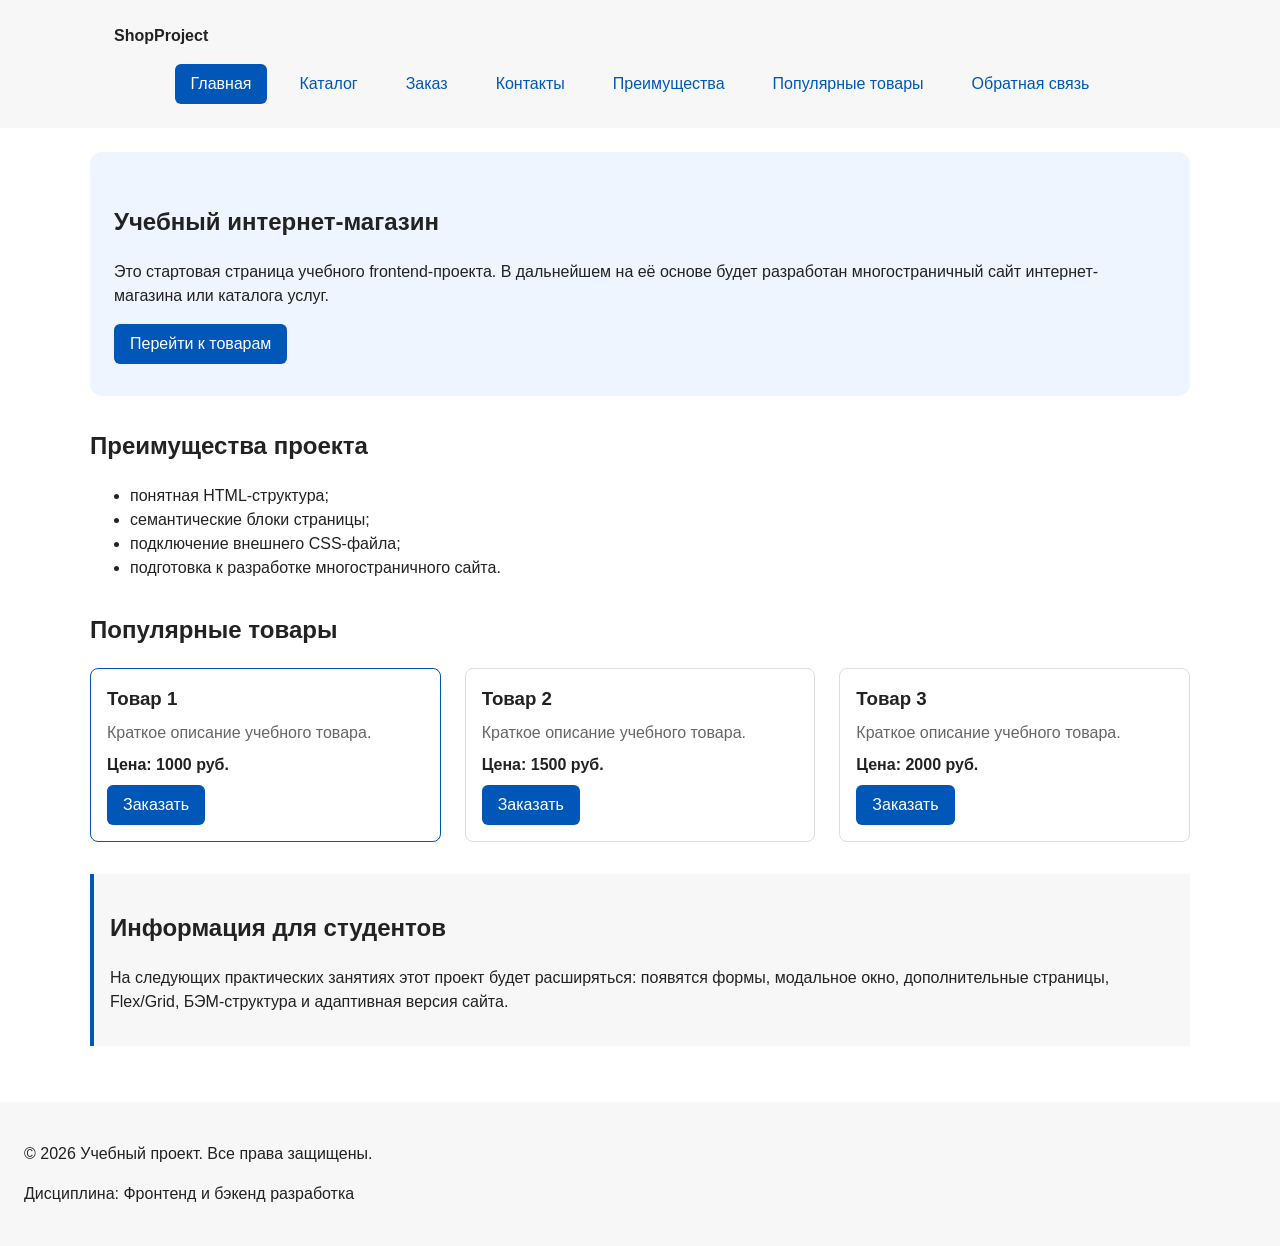
==== commit c1ab703c: "feat: добавил страницу для продукта и формы заказа" ====
--- a/index.html
+++ b/index.html
@@ -21,6 +21,7 @@
         <ul class="site-nav__list">
           <li class="site-nav__item"><a class="site-nav__link site-nav__link--active" href="index.html">Главная</a></li>
           <li class="site-nav__item"><a class="site-nav__link" href="catalog.html">Каталог</a></li>
+          <li class="site-nav__item"><a class="site-nav__link" href="order.html">Заказ</a></li>
           <li class="site-nav__item"><a class="site-nav__link" href="contacts.html">Контакты</a></li>
           <li class="site-nav__item"><a class="site-nav__link" href="index.html#advantages">Преимущества</a></li>
           <li class="site-nav__item"><a class="site-nav__link" href="index.html#popular">Популярные товары</a></li>
--- a/css/style.css
+++ b/css/style.css
@@ -192,8 +192,15 @@
   color: var(--color-primary);
 }
 
+/*
+  Разделитель «/» перед каждым пунктом, кроме первого:
+  перед второй и следующими ссылками и перед текущей страницей.
+*/
+.breadcrumbs__link + .breadcrumbs__link::before,
 .breadcrumbs__current::before {
-  content: " / ";
+  content: "/";
+  display: inline-block;
+  margin-right: var(--space-xs);
   color: var(--color-muted);
 }
 
@@ -474,6 +481,43 @@
   margin-top: var(--space-lg);
 }
 
+
+/*
+  Модификатор: форма на отдельной странице заказа.
+  Ограничиваем ширину, чтобы поля не растягивались на весь экран.
+*/
+.order-form--page {
+  max-width: 640px;
+}
+
+/*
+  Группа полей формы (fieldset) в рамке.
+*/
+.order-form__group {
+  margin: 0 0 var(--space-lg);
+  padding: var(--space-md) var(--space-lg);
+  border: 1px solid var(--color-border);
+  border-radius: var(--radius-md);
+}
+
+/*
+  Заголовок группы полей.
+*/
+.order-form__legend {
+  padding: 0 var(--space-xs);
+  font-weight: 700;
+}
+
+/*
+  Вариант выбора: кружок и подпись в одну строку.
+*/
+.order-form__option {
+  display: flex;
+  align-items: center;
+  gap: var(--space-sm);
+  margin-bottom: var(--space-sm);
+}
+
 /*
   Сообщение об успешной отправке.
 */
@@ -565,3 +609,89 @@
   border-radius: var(--radius-sm);
   font: inherit;
 }
+
+/* ===============================
+   7. Страница товара
+   =============================== */
+
+/*
+  Блок товара: картинка слева, информация справа.
+  Две равные колонки через CSS Grid.
+*/
+.product {
+  max-width: var(--container-width);
+  margin: 0 auto var(--space-xl);
+  display: grid;
+  grid-template-columns: 1fr 1fr;
+  gap: var(--space-xl);
+  align-items: start;
+}
+
+/*
+  Картинка занимает всю ширину своей колонки,
+  высота подстраивается автоматически.
+*/
+.product__image {
+  width: 100%;
+  height: auto;
+  border: 1px solid var(--color-border);
+  border-radius: var(--radius-lg);
+}
+
+/*
+  Информация о товаре идёт столбиком через Flexbox.
+*/
+.product__info {
+  display: flex;
+  flex-direction: column;
+  align-items: flex-start;
+  gap: var(--space-md);
+}
+
+.product__title {
+  margin: 0;
+}
+
+.product__description {
+  margin: 0;
+  color: var(--color-muted);
+}
+
+.product__price {
+  margin: 0;
+  font-size: 28px;
+  font-weight: 700;
+}
+
+/*
+  Таблица характеристик товара.
+*/
+.product-table {
+  width: 100%;
+  max-width: 600px;
+  border-collapse: collapse;
+}
+
+.product-table caption {
+  margin-bottom: var(--space-sm);
+  color: var(--color-muted);
+  text-align: left;
+}
+
+.product-table th,
+.product-table td {
+  padding: var(--space-sm) var(--space-md);
+  border: 1px solid var(--color-border);
+  text-align: left;
+}
+
+.product-table th {
+  background-color: var(--color-surface-accent);
+}
+
+/*
+  «Зебра»: каждая вторая строка с фоном, чтобы строки было легче читать.
+*/
+.product-table tbody tr:nth-child(even) {
+  background-color: var(--color-surface);
+}
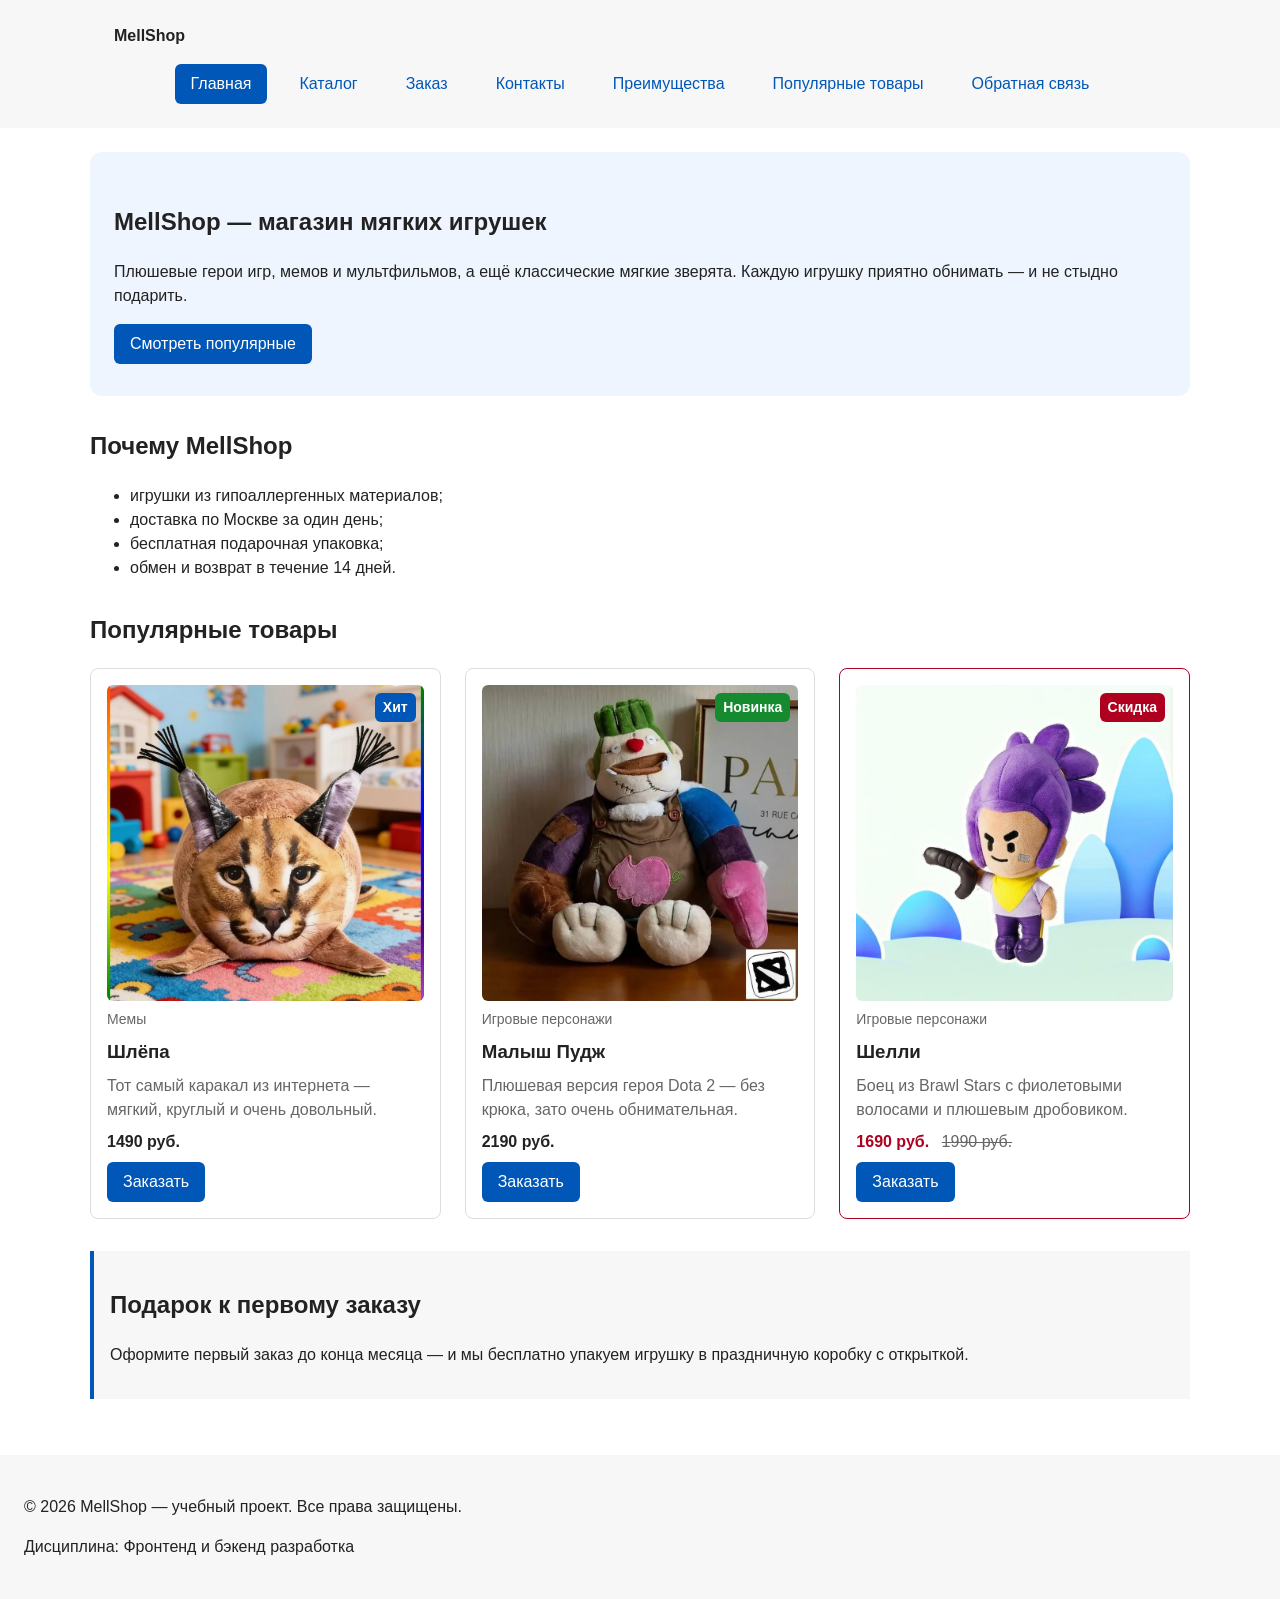
==== commit c8ae254d: "feat: название магазина и описания карточек с бейджом" ====
--- a/index.html
+++ b/index.html
@@ -3,19 +3,19 @@
 <head>
   <meta charset="UTF-8">
   <meta name="viewport" content="width=device-width, initial-scale=1.0">
-  <meta name="description" content="Главная страница учебного интернет-магазина: популярные товары, преимущества и форма заявки.">
+  <meta name="description" content="Главная страница магазина мягких игрушек MellShop: популярные товары, преимущества и форма заявки.">
   <meta property="og:type" content="website">
-  <meta property="og:title" content="Учебный интернет-магазин">
-  <meta property="og:description" content="Учебный frontend-проект интернет-магазина.">
+  <meta property="og:title" content="MellShop — магазин мягких игрушек">
+  <meta property="og:description" content="Плюшевые герои игр, мемов и мультфильмов и классические мягкие зверята.">
   <meta property="og:image" content="https://aleksandr5325.github.io/kr1-html-css-shop/images/preview.jpg">
-  <title>Учебный интернет-магазин</title>
+  <title>MellShop — магазин мягких игрушек</title>
   <link rel="stylesheet" href="css/style.css">
   <script src="js/main.js" defer></script>
 </head>
 <body>
   <header class="site-header">
     <div class="site-header__inner">
-      <a class="site-header__logo" href="index.html">ShopProject</a>
+      <a class="site-header__logo" href="index.html">MellShop</a>
 
       <nav class="site-nav" aria-label="Основная навигация">
         <ul class="site-nav__list">
@@ -33,64 +33,93 @@
 
   <main>
     <section class="hero">
-        <h1>Учебный интернет-магазин</h1>
-        <p>
-            Это стартовая страница учебного frontend-проекта.
-            В дальнейшем на её основе будет разработан многостраничный сайт
-            интернет-магазина или каталога услуг.
-        </p>
-        <a class="button button--primary" href="#popular">Перейти к товарам</a>
+      <h1>MellShop — магазин мягких игрушек</h1>
+      <p>
+        Плюшевые герои игр, мемов и мультфильмов, а ещё классические мягкие зверята.
+        Каждую игрушку приятно обнимать — и не стыдно подарить.
+      </p>
+      <a class="button button--primary" href="#popular">Смотреть популярные</a>
     </section>
-    
+
     <section class="section" id="advantages">
-        <h2>Преимущества проекта</h2>
-
-        <ul class="advantages-list">
-            <li>понятная HTML-структура;</li>
-            <li>семантические блоки страницы;</li>
-            <li>подключение внешнего CSS-файла;</li>
-            <li>подготовка к разработке многостраничного сайта.</li>
-        </ul>
+      <h2>Почему MellShop</h2>
+
+      <ul class="advantages-list">
+        <li>игрушки из гипоаллергенных материалов;</li>
+        <li>доставка по Москве за один день;</li>
+        <li>бесплатная подарочная упаковка;</li>
+        <li>обмен и возврат в течение 14 дней.</li>
+      </ul>
     </section>
 
     <section class="section" id="popular">
       <h2>Популярные товары</h2>
 
       <div class="products-grid">
-        <article class="product-card product-card--featured">
-          <h3 class="product-card__title">Товар 1</h3>
-          <p class="product-card__description">Краткое описание учебного товара.</p>
-          <p class="product-card__price">Цена: 1000 руб.</p>
+        <article class="product-card">
+          <span class="product-card__badge">Хит</span>
+          <img
+            class="product-card__image"
+            src="images/shlepa.jpg"
+            alt="Мягкая игрушка Шлёпа — каракал с большими ушами"
+            width="800"
+            height="800"
+          >
+          <p class="product-card__category">Мемы</p>
+          <h3 class="product-card__title">Шлёпа</h3>
+          <p class="product-card__description">Тот самый каракал из интернета — мягкий, круглый и очень довольный.</p>
+          <p class="product-card__price">1490 руб.</p>
           <button
             class="button button--primary product-card__button"
             type="button"
-            data-product="Товар 1"
+            data-product="Шлёпа"
           >
             Заказать
           </button>
         </article>
 
         <article class="product-card">
-          <h3 class="product-card__title">Товар 2</h3>
-          <p class="product-card__description">Краткое описание учебного товара.</p>
-          <p class="product-card__price">Цена: 1500 руб.</p>
+          <span class="product-card__badge product-card__badge--new">Новинка</span>
+          <img
+            class="product-card__image"
+            src="images/pudge.jpg"
+            alt="Мягкая игрушка Малыш Пудж из Dota 2"
+            width="800"
+            height="800"
+          >
+          <p class="product-card__category">Игровые персонажи</p>
+          <h3 class="product-card__title">Малыш Пудж</h3>
+          <p class="product-card__description">Плюшевая версия героя Dota 2 — без крюка, зато очень обнимательная.</p>
+          <p class="product-card__price">2190 руб.</p>
           <button
             class="button button--primary product-card__button"
             type="button"
-            data-product="Товар 2"
+            data-product="Малыш Пудж"
           >
             Заказать
           </button>
         </article>
 
-        <article class="product-card">
-          <h3 class="product-card__title">Товар 3</h3>
-          <p class="product-card__description">Краткое описание учебного товара.</p>
-          <p class="product-card__price">Цена: 2000 руб.</p>
+        <article class="product-card product-card--discount">
+          <span class="product-card__badge product-card__badge--sale">Скидка</span>
+          <img
+            class="product-card__image"
+            src="images/shelly.jpg"
+            alt="Мягкая игрушка Шелли из Brawl Stars с фиолетовыми волосами"
+            width="800"
+            height="800"
+          >
+          <p class="product-card__category">Игровые персонажи</p>
+          <h3 class="product-card__title">Шелли</h3>
+          <p class="product-card__description">Боец из Brawl Stars с фиолетовыми волосами и плюшевым дробовиком.</p>
+          <p class="product-card__price">
+            1690 руб.
+            <s class="product-card__old-price">1990 руб.</s>
+          </p>
           <button
             class="button button--primary product-card__button"
             type="button"
-            data-product="Товар 3"
+            data-product="Шелли"
           >
             Заказать
           </button>
@@ -98,20 +127,17 @@
       </div>
     </section>
 
-
     <aside class="aside-info">
-        <h2>Информация для студентов</h2>
-        <p>
-            На следующих практических занятиях этот проект будет расширяться:
-            появятся формы, модальное окно, дополнительные страницы, Flex/Grid,
-            БЭМ-структура и адаптивная версия сайта.
-        </p>
+      <h2>Подарок к первому заказу</h2>
+      <p>
+        Оформите первый заказ до конца месяца — и мы бесплатно упакуем игрушку
+        в праздничную коробку с открыткой.
+      </p>
     </aside>
-
   </main>
 
   <footer class="site-footer" id="contacts">
-    <p>&copy; 2026 Учебный проект. Все права защищены.</p>
+    <p>&copy; 2026 MellShop — учебный проект. Все права защищены.</p>
     <p>Дисциплина: Фронтенд и бэкенд разработка</p>
   </footer>
 
@@ -215,11 +241,10 @@
         </button>
       </div>
     </form>
-</dialog>
-
-<p class="success-message" id="success-message" hidden>
-  Форма успешно отправлена!
-</p>
-
+  </dialog>
+
+  <p class="success-message" id="success-message" hidden>
+    Форма успешно отправлена!
+  </p>
 </body>
 </html>
--- a/css/style.css
+++ b/css/style.css
@@ -38,7 +38,7 @@
    2. Базовые стили
    =============================== */
 
-/* 
+/*
   Универсальное правило для всех элементов.
   border-box делает расчёт размеров более понятным:
   width включает content, padding и border.
@@ -55,7 +55,6 @@
   outline: 2px dashed var(--color-primary);
   outline-offset: 4px;
 }
-
 
 /*
   Убираем стандартный внешний отступ браузера у body.
@@ -104,7 +103,6 @@
   outline: 2px solid var(--color-primary);
   outline-offset: 3px;
 }
-
 
 /*
   Шапка сайта — блок site-header.
@@ -180,7 +178,6 @@
   background-color: var(--color-primary);
 }
 
-
 .breadcrumbs {
   max-width: var(--container-width);
   margin: 0 auto var(--space-md);
@@ -203,7 +200,6 @@
   margin-right: var(--space-xs);
   color: var(--color-muted);
 }
-
 
 /*
   Кнопка — самостоятельный блок button.
@@ -282,7 +278,6 @@
   border-radius: var(--radius-lg);
 }
 
-
 /*
   Общий класс для разделов страницы.
 */
@@ -290,7 +285,6 @@
   max-width: var(--container-width);
   margin: 0 auto var(--space-xl);
 }
-
 
 /*
   Убираем лишний верхний отступ у заголовков разделов.
@@ -305,12 +299,12 @@
   gap: var(--space-lg);
 }
 
-
 /*
   Карточка товара — блок product-card.
   Используется на главной странице и в каталоге.
 */
 .product-card {
+  position: relative;
   display: flex;
   flex-direction: column;
   gap: var(--space-sm);
@@ -366,6 +360,63 @@
 }
 
 /*
+  Бейдж «Хит / Новинка / Скидка» в углу карточки.
+  position: absolute вынимает бейдж из потока и прижимает к правому верхнему углу.
+  Отсчёт идёт от карточки, потому что у неё position: relative.
+*/
+.product-card__badge {
+  position: absolute;
+  top: var(--space-lg);
+  right: var(--space-lg);
+  z-index: 1;
+  padding: 4px 8px;
+  font-size: 14px;
+  font-weight: 700;
+  color: var(--color-white);
+  background-color: var(--color-primary);
+  border-radius: var(--radius-sm);
+}
+
+/*
+  Модификаторы бейджа: «Новинка» — зелёный, «Скидка» — красный.
+  «Хит» — вариант по умолчанию (основной цвет).
+*/
+.product-card__badge--new {
+  background-color: var(--color-success);
+}
+
+.product-card__badge--sale {
+  background-color: var(--color-danger);
+}
+
+/*
+  Фото товара на всю ширину карточки.
+*/
+.product-card__image {
+  width: 100%;
+  height: auto;
+  border-radius: var(--radius-sm);
+}
+
+/*
+  Категория товара — мелкий серый текст над названием.
+*/
+.product-card__category {
+  margin: 0;
+  font-size: 14px;
+  color: var(--color-muted);
+}
+
+/*
+  Старая (зачёркнутая) цена рядом с новой.
+*/
+.product-card__old-price {
+  margin-left: var(--space-sm);
+  font-weight: 400;
+  color: var(--color-muted);
+}
+
+/*
   Дополнительный информационный блок.
 */
 .aside-info {
@@ -377,7 +428,6 @@
 }
 
 
-
 /* ===============================
    5. Форма и модальное окно
    =============================== */
@@ -392,7 +442,6 @@
   border: none;
   border-radius: var(--radius-lg);
 }
-
 
 /*
   Затемнение фона за модальным окном.
@@ -481,7 +530,6 @@
   margin-top: var(--space-lg);
 }
 
-
 /*
   Модификатор: форма на отдельной странице заказа.
   Ограничиваем ширину, чтобы поля не растягивались на весь экран.
@@ -610,6 +658,7 @@
   font: inherit;
 }
 
+
 /* ===============================
    7. Страница товара
    =============================== */
@@ -694,4 +743,4 @@
 */
 .product-table tbody tr:nth-child(even) {
   background-color: var(--color-surface);
-}+}
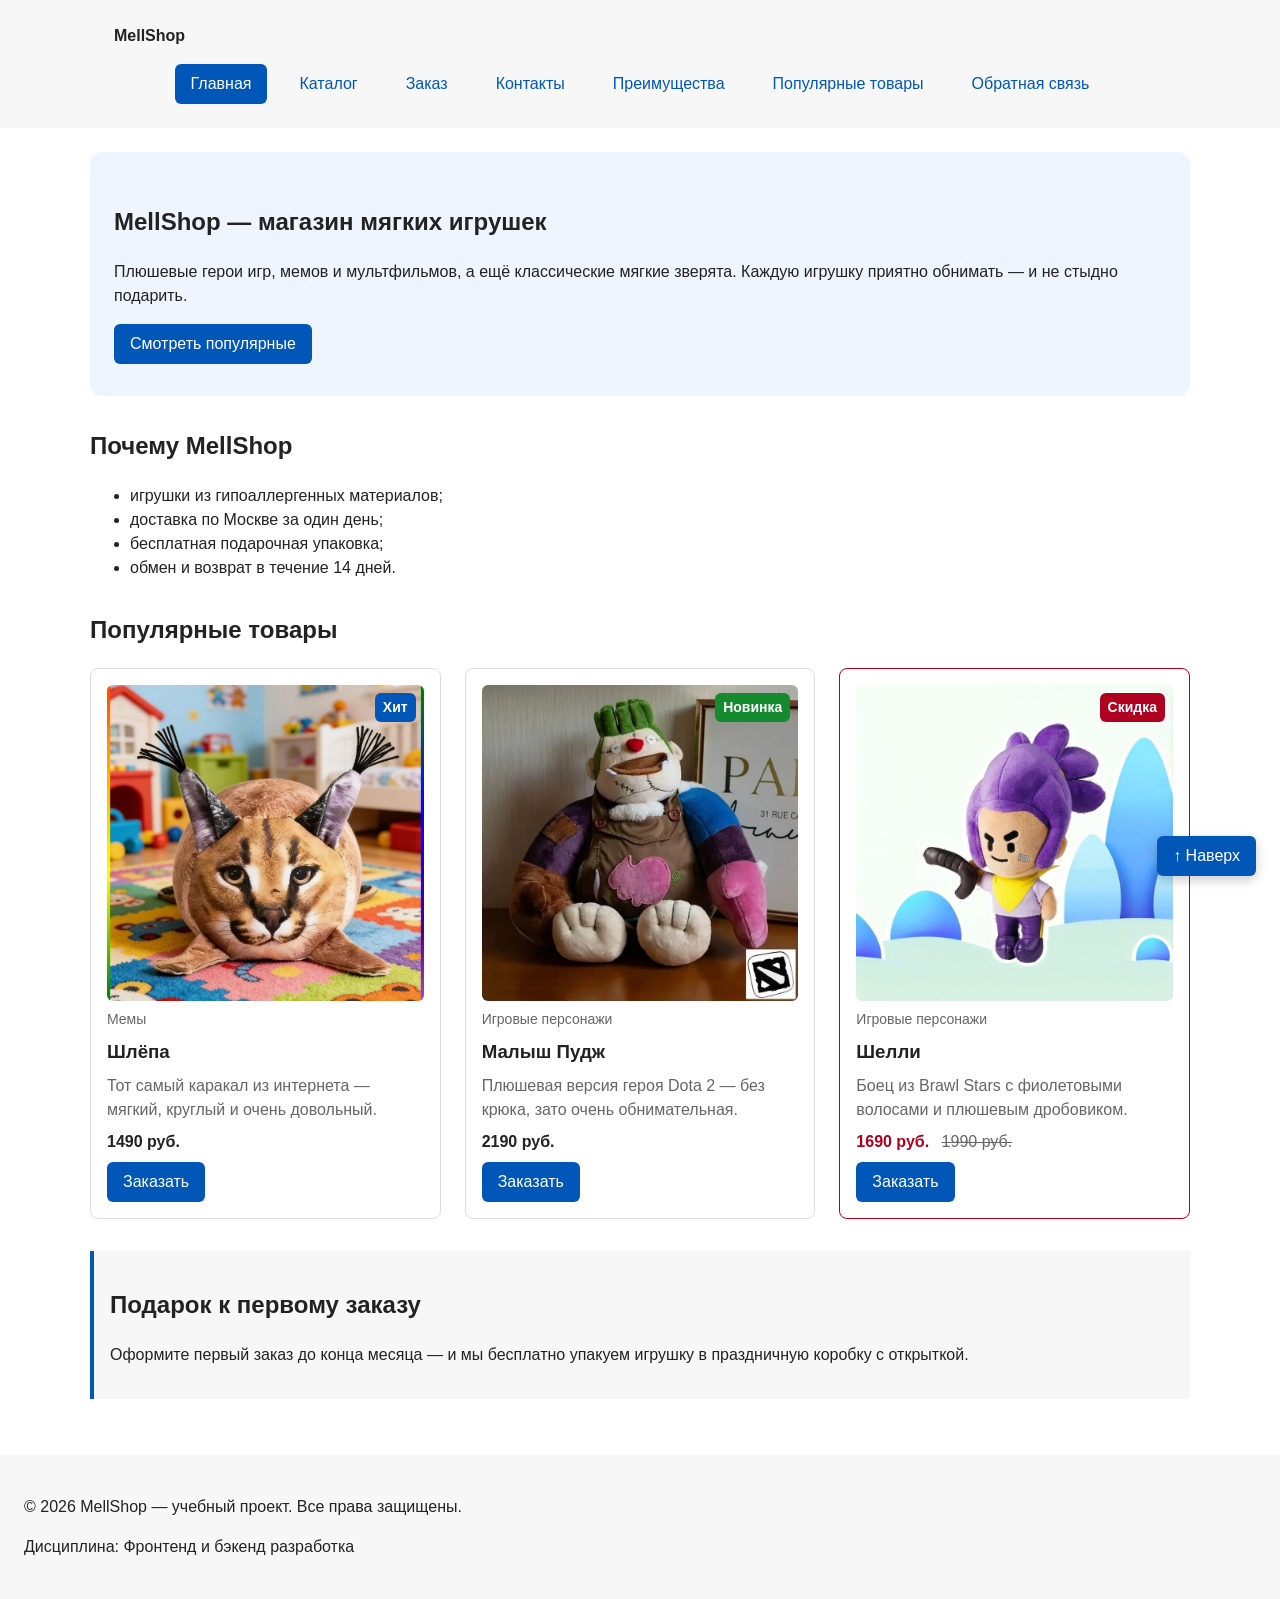
==== commit 828e6632: "feat: добавил скользящее окно фильтров и кнопку для поднятие на верх страницы" ====
--- a/index.html
+++ b/index.html
@@ -141,6 +141,8 @@
     <p>Дисциплина: Фронтенд и бэкенд разработка</p>
   </footer>
 
+  <a class="button button--primary to-top" href="#">↑ Наверх</a>
+
   <dialog class="order-dialog" id="order-dialog" aria-labelledby="order-dialog-title">
     <h2 class="order-dialog__title" id="order-dialog-title">Оформление заявки</h2>
 
--- a/css/style.css
+++ b/css/style.css
@@ -261,6 +261,18 @@
   cursor: not-allowed;
 }
 
+/*
+  Кнопка «Наверх» — блок to-top.
+  Внешний вид берётся из .button и .button--primary (БЭМ-микс),
+  здесь только положение: всегда в правом нижнем углу окна.
+*/
+.to-top {
+  position: fixed;
+  right: var(--space-lg);
+  bottom: var(--space-lg);
+  z-index: 10;
+  box-shadow: 0 4px 12px rgba(0, 0, 0, 0.2);
+}
 
 /* ===============================
    4. Компоненты страницы
@@ -599,6 +611,9 @@
   Боковая панель с фильтрами — область filters.
 */
 .catalog-filters {
+  position: sticky;
+  top: var(--space-md);
+  align-self: start;
   grid-area: filters;
   padding: var(--space-md);
   border: 1px solid var(--color-border);
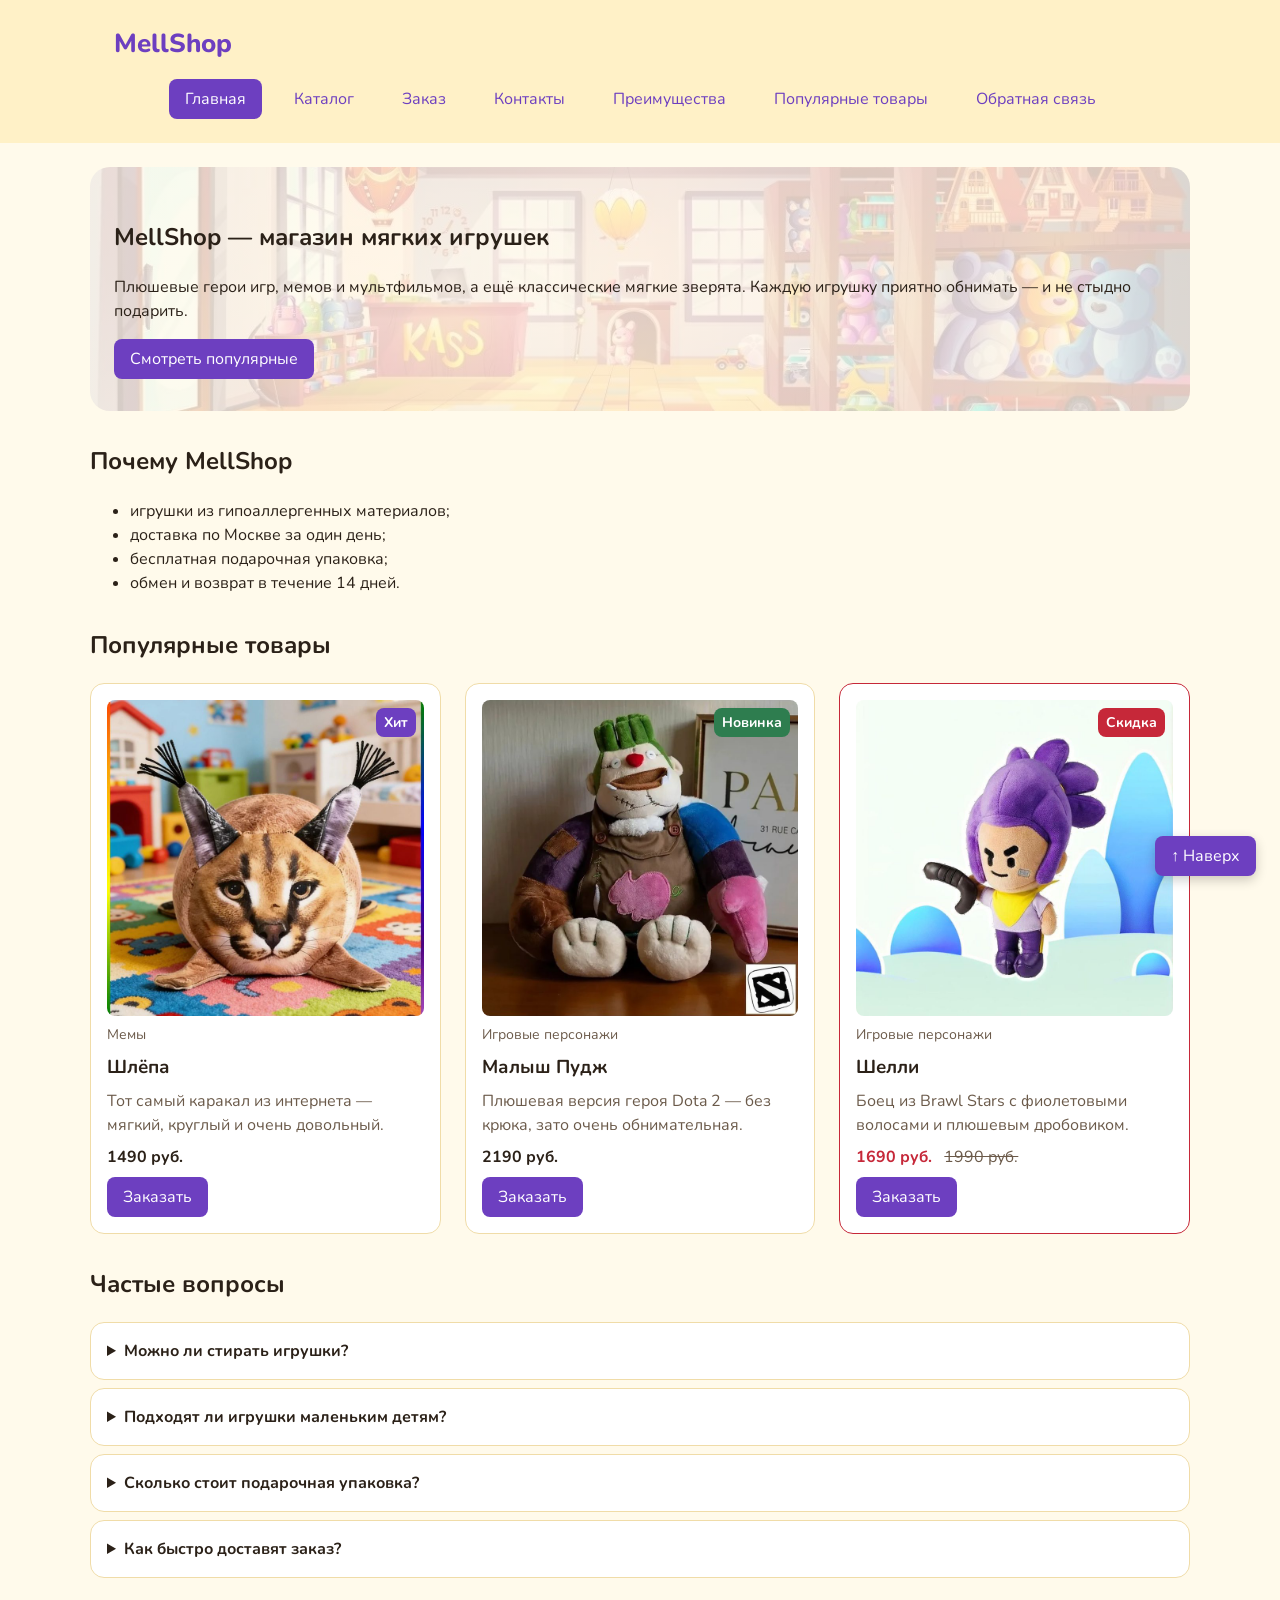
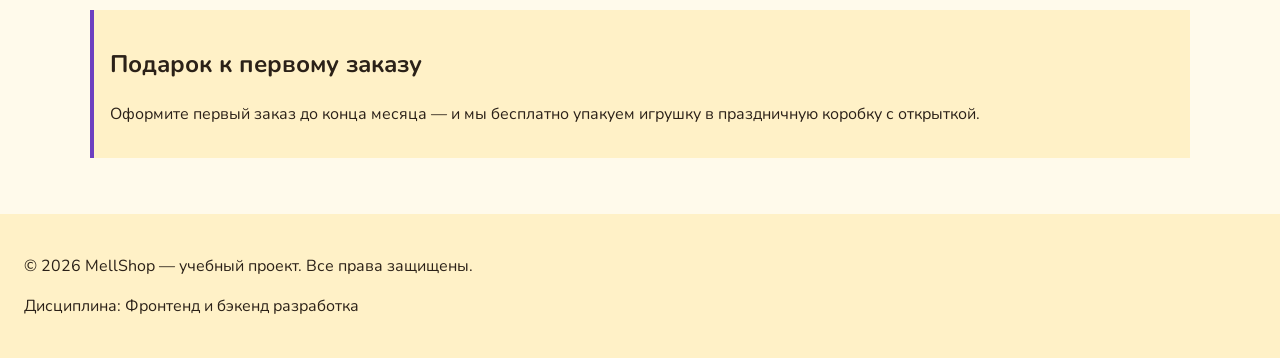
==== commit cc9a9d30: "feat: добавил частые вопросы, перемещение с помощью кнопки Tab, дописал редми" ====
--- a/index.html
+++ b/index.html
@@ -13,13 +13,14 @@
   <script src="js/main.js" defer></script>
 </head>
 <body>
+  <a class="button button--primary skip-link" href="#main">Перейти к содержимому</a>
   <header class="site-header">
     <div class="site-header__inner">
       <a class="site-header__logo" href="index.html">MellShop</a>
 
       <nav class="site-nav" aria-label="Основная навигация">
         <ul class="site-nav__list">
-          <li class="site-nav__item"><a class="site-nav__link site-nav__link--active" href="index.html">Главная</a></li>
+          <li class="site-nav__item"><a class="site-nav__link site-nav__link--active" href="index.html" aria-current="page">Главная</a></li>
           <li class="site-nav__item"><a class="site-nav__link" href="catalog.html">Каталог</a></li>
           <li class="site-nav__item"><a class="site-nav__link" href="order.html">Заказ</a></li>
           <li class="site-nav__item"><a class="site-nav__link" href="contacts.html">Контакты</a></li>
@@ -31,7 +32,7 @@
     </div>
   </header>
 
-  <main>
+  <main id="main">
     <section class="hero">
       <h1>MellShop — магазин мягких игрушек</h1>
       <p>
@@ -42,7 +43,7 @@
     </section>
 
     <section class="section" id="advantages">
-      <h2>Почему MellShop</h2>
+      <h2 class="section__title">Почему MellShop</h2>
 
       <ul class="advantages-list">
         <li>игрушки из гипоаллергенных материалов;</li>
@@ -53,7 +54,7 @@
     </section>
 
     <section class="section" id="popular">
-      <h2>Популярные товары</h2>
+      <h2 class="section__title">Популярные товары</h2>
 
       <div class="products-grid">
         <article class="product-card">
@@ -127,6 +128,30 @@
       </div>
     </section>
 
+    <section class="section faq" id="faq">
+      <h2 class="section__title">Частые вопросы</h2>
+
+      <details class="faq__item">
+        <summary class="faq__question">Можно ли стирать игрушки?</summary>
+        <p class="faq__answer">Да, все игрушки можно стирать вручную при 30 °C. Не отжимайте их в машинке — просто дайте высохнуть на воздухе.</p>
+      </details>
+
+      <details class="faq__item">
+        <summary class="faq__question">Подходят ли игрушки маленьким детям?</summary>
+        <p class="faq__answer">Игрушки рассчитаны на детей от 3 лет: глаза и детали надёжно пришиты, а наполнитель гипоаллергенный.</p>
+      </details>
+
+      <details class="faq__item">
+        <summary class="faq__question">Сколько стоит подарочная упаковка?</summary>
+        <p class="faq__answer">Нисколько — упакуем любую игрушку бесплатно. Просто напишите об этом в комментарии к заказу.</p>
+      </details>
+
+      <details class="faq__item">
+        <summary class="faq__question">Как быстро доставят заказ?</summary>
+        <p class="faq__answer">По Москве курьер привезёт игрушку на следующий день, Почтой России — за 5–10 дней.</p>
+      </details>
+    </section>
+
     <aside class="aside-info">
       <h2>Подарок к первому заказу</h2>
       <p>
--- a/css/style.css
+++ b/css/style.css
@@ -1,21 +1,30 @@
+/*
+  Шрифт Nunito с Google Fonts: округлые буквы подходят «мягкому» магазину.
+*/
+@import url("https://fonts.googleapis.com/css2?family=Nunito:wght@400;700;800&display=swap");
+
 /* ===============================
    1. Переменные проекта
    =============================== */
 
 :root {
-  /* Основные цвета проекта */
+  /* Основные цвета проекта: тёплая жёлто-фиолетовая палитра MellShop */
   --color-bg: #ffffff;
-  --color-text: #222222;
-  --color-muted: #666666;
-  --color-primary: #0057b8;
-  --color-primary-dark: #003f86;
-  --color-border: #dddddd;
-  --color-surface: #f7f7f7;
-  --color-surface-accent: #eef5ff;
-  --color-danger: #b00020;
-  --color-success: #168a2f;
-  --color-success-bg: #eefaf0;
+  --color-page: #fffaeb;
+  --color-text: #2b2118;
+  --color-muted: #6b5a4a;
+  --color-primary: #6d3fc0;
+  --color-primary-dark: #4f2a96;
+  --color-border: #f0dca8;
+  --color-surface: #fff1c7;
+  --color-surface-accent: #ffe49a;
+  --color-danger: #c62839;
+  --color-success: #2e7d4f;
+  --color-success-bg: #eaf7ef;
   --color-white: #ffffff;
+
+  /* Тень карточки при наведении */
+  --shadow-card: 0 8px 24px rgba(109, 63, 192, 0.18);
 
   /* Отступы */
   --space-xs: 4px;
@@ -25,9 +34,9 @@
   --space-xl: 32px;
 
   /* Скругления */
-  --radius-sm: 6px;
-  --radius-md: 8px;
-  --radius-lg: 12px;
+  --radius-sm: 8px;
+  --radius-md: 14px;
+  --radius-lg: 20px;
 
   /* Размеры */
   --container-width: 1100px;
@@ -62,10 +71,10 @@
 */
 body {
   margin: 0;
-  font-family: Arial, sans-serif;
+  font-family: "Nunito", Arial, sans-serif;
   line-height: 1.5;
   color: var(--color-text);
-  background-color: var(--color-bg);
+  background-color: var(--color-page);
 }
 
 /*
@@ -126,8 +135,9 @@
   Текстовый логотип.
 */
 .site-header__logo {
-  font-weight: 700;
-  color: var(--color-text);
+  font-size: 26px;
+  font-weight: 800;
+  color: var(--color-primary);
   text-decoration: none;
 }
 
@@ -274,6 +284,28 @@
   box-shadow: 0 4px 12px rgba(0, 0, 0, 0.2);
 }
 
+/*
+  Ссылка «Перейти к содержимому» для тех, кто управляет сайтом с клавиатуры.
+  Спрятана за верхним краем окна и выезжает, только когда получает фокус (клавиша Tab).
+*/
+.skip-link {
+  position: absolute;
+  top: -100px;
+  left: var(--space-md);
+  z-index: 20;
+}
+
+.skip-link:focus {
+  top: var(--space-md);
+}
+
+/*
+  После перехода по ссылке не обводим весь main пунктиром от правила :target.
+*/
+main:target {
+  outline: none;
+}
+
 /* ===============================
    4. Компоненты страницы
    =============================== */
@@ -286,7 +318,9 @@
   max-width: var(--container-width);
   margin: 0 auto var(--space-xl);
   padding: var(--space-xl) var(--space-lg);
-  background-color: var(--color-surface-accent);
+  background:
+    linear-gradient(rgba(255, 250, 235, 0.8), rgba(255, 250, 235, 0.8)),
+    url("../images/toy-store.jpg") center / cover;
   border-radius: var(--radius-lg);
 }
 
@@ -301,7 +335,7 @@
 /*
   Убираем лишний верхний отступ у заголовков разделов.
 */
-.section h2 {
+.section__title {
   margin-top: 0;
 }
 
@@ -324,10 +358,13 @@
   border: 1px solid var(--color-border);
   border-radius: var(--radius-md);
   background-color: var(--color-bg);
+  transition: transform 0.2s, box-shadow 0.2s, border-color 0.2s;
 }
 
 .product-card:hover {
   border-color: var(--color-primary);
+  transform: translateY(-4px);
+  box-shadow: var(--shadow-card);
 }
 
 /*
@@ -439,6 +476,35 @@
   background-color: var(--color-surface);
 }
 
+/*
+  Частые вопросы — блок faq.
+  Каждый вопрос — тег <details>: браузер сам раскрывает и сворачивает ответ, без JavaScript.
+*/
+.faq__item {
+  margin-bottom: var(--space-sm);
+  padding: var(--space-md);
+  border: 1px solid var(--color-border);
+  border-radius: var(--radius-md);
+  background-color: var(--color-bg);
+}
+
+.faq__question {
+  font-weight: 700;
+  cursor: pointer;
+}
+
+/*
+  У открытого вопроса (атрибут open) заголовок становится фирменного цвета.
+*/
+.faq__item[open] .faq__question {
+  color: var(--color-primary);
+}
+
+.faq__answer {
+  margin: var(--space-sm) 0 0;
+  color: var(--color-muted);
+}
+
 
 /* ===============================
    5. Форма и модальное окно
@@ -640,7 +706,7 @@
 /*
   Группа полей (категория, цена) в рамке.
 */
-.filters-form fieldset {
+.filters-form__group {
   margin: 0;
   padding: var(--space-md);
   border: 1px solid var(--color-border);
@@ -650,14 +716,14 @@
 /*
   Заголовок группы полей.
 */
-.filters-form legend {
+.filters-form__legend {
   font-weight: 700;
 }
 
 /*
   Каждая подпись с новой строки.
 */
-.filters-form label {
+.filters-form__label {
   display: block;
   margin-bottom: var(--space-sm);
 }
@@ -665,7 +731,7 @@
 /*
   Числовые поля цены — в едином стиле с полями формы заявки.
 */
-.filters-form input[type="number"] {
+.filters-form__input {
   width: 100%;
   padding: 8px 10px;
   border: 1px solid var(--color-border);
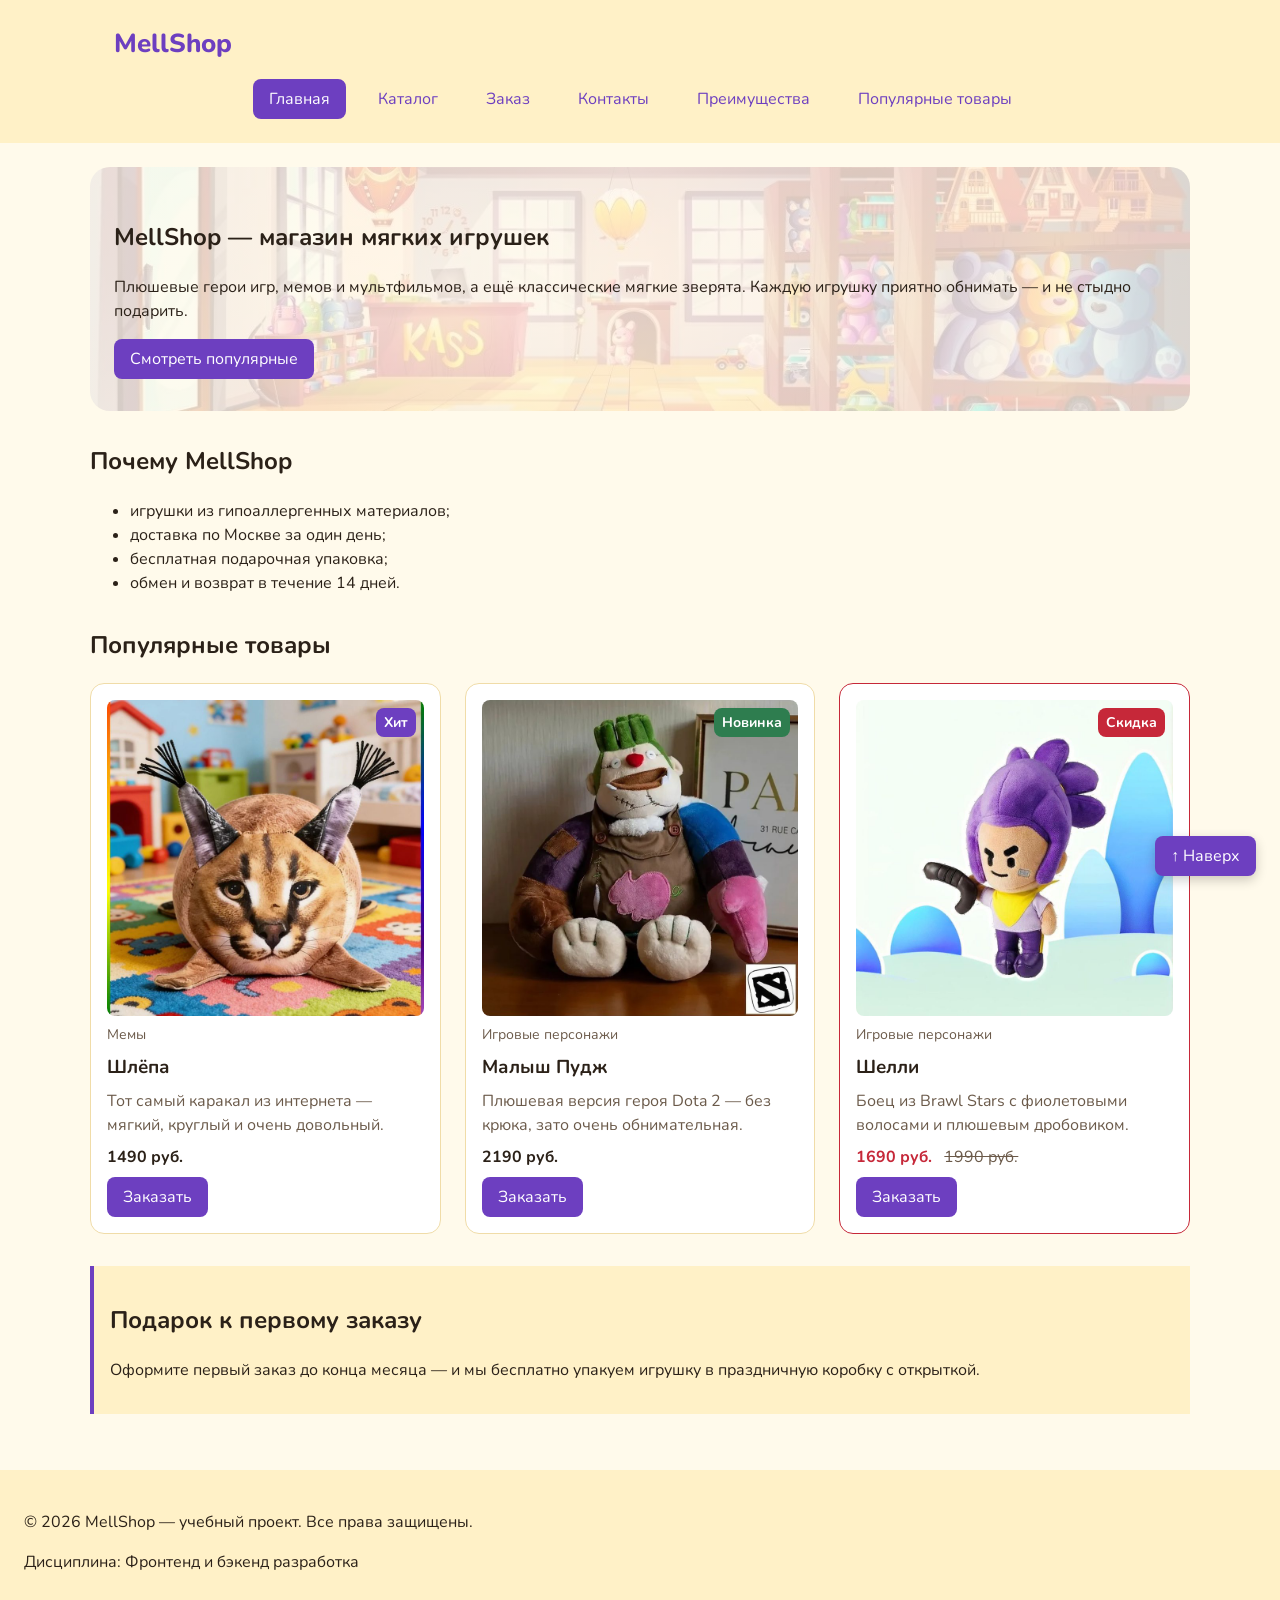
==== commit 620f5323: "Удалил обратную связь и вопросы" ====
--- a/index.html
+++ b/index.html
@@ -26,7 +26,6 @@
           <li class="site-nav__item"><a class="site-nav__link" href="contacts.html">Контакты</a></li>
           <li class="site-nav__item"><a class="site-nav__link" href="index.html#advantages">Преимущества</a></li>
           <li class="site-nav__item"><a class="site-nav__link" href="index.html#popular">Популярные товары</a></li>
-          <li class="site-nav__item"><a class="site-nav__link" href="index.html#contacts">Обратная связь</a></li>
         </ul>
       </nav>
     </div>
@@ -128,30 +127,6 @@
       </div>
     </section>
 
-    <section class="section faq" id="faq">
-      <h2 class="section__title">Частые вопросы</h2>
-
-      <details class="faq__item">
-        <summary class="faq__question">Можно ли стирать игрушки?</summary>
-        <p class="faq__answer">Да, все игрушки можно стирать вручную при 30 °C. Не отжимайте их в машинке — просто дайте высохнуть на воздухе.</p>
-      </details>
-
-      <details class="faq__item">
-        <summary class="faq__question">Подходят ли игрушки маленьким детям?</summary>
-        <p class="faq__answer">Игрушки рассчитаны на детей от 3 лет: глаза и детали надёжно пришиты, а наполнитель гипоаллергенный.</p>
-      </details>
-
-      <details class="faq__item">
-        <summary class="faq__question">Сколько стоит подарочная упаковка?</summary>
-        <p class="faq__answer">Нисколько — упакуем любую игрушку бесплатно. Просто напишите об этом в комментарии к заказу.</p>
-      </details>
-
-      <details class="faq__item">
-        <summary class="faq__question">Как быстро доставят заказ?</summary>
-        <p class="faq__answer">По Москве курьер привезёт игрушку на следующий день, Почтой России — за 5–10 дней.</p>
-      </details>
-    </section>
-
     <aside class="aside-info">
       <h2>Подарок к первому заказу</h2>
       <p>
--- a/css/style.css
+++ b/css/style.css
@@ -476,35 +476,6 @@
   background-color: var(--color-surface);
 }
 
-/*
-  Частые вопросы — блок faq.
-  Каждый вопрос — тег <details>: браузер сам раскрывает и сворачивает ответ, без JavaScript.
-*/
-.faq__item {
-  margin-bottom: var(--space-sm);
-  padding: var(--space-md);
-  border: 1px solid var(--color-border);
-  border-radius: var(--radius-md);
-  background-color: var(--color-bg);
-}
-
-.faq__question {
-  font-weight: 700;
-  cursor: pointer;
-}
-
-/*
-  У открытого вопроса (атрибут open) заголовок становится фирменного цвета.
-*/
-.faq__item[open] .faq__question {
-  color: var(--color-primary);
-}
-
-.faq__answer {
-  margin: var(--space-sm) 0 0;
-  color: var(--color-muted);
-}
-
 
 /* ===============================
    5. Форма и модальное окно
